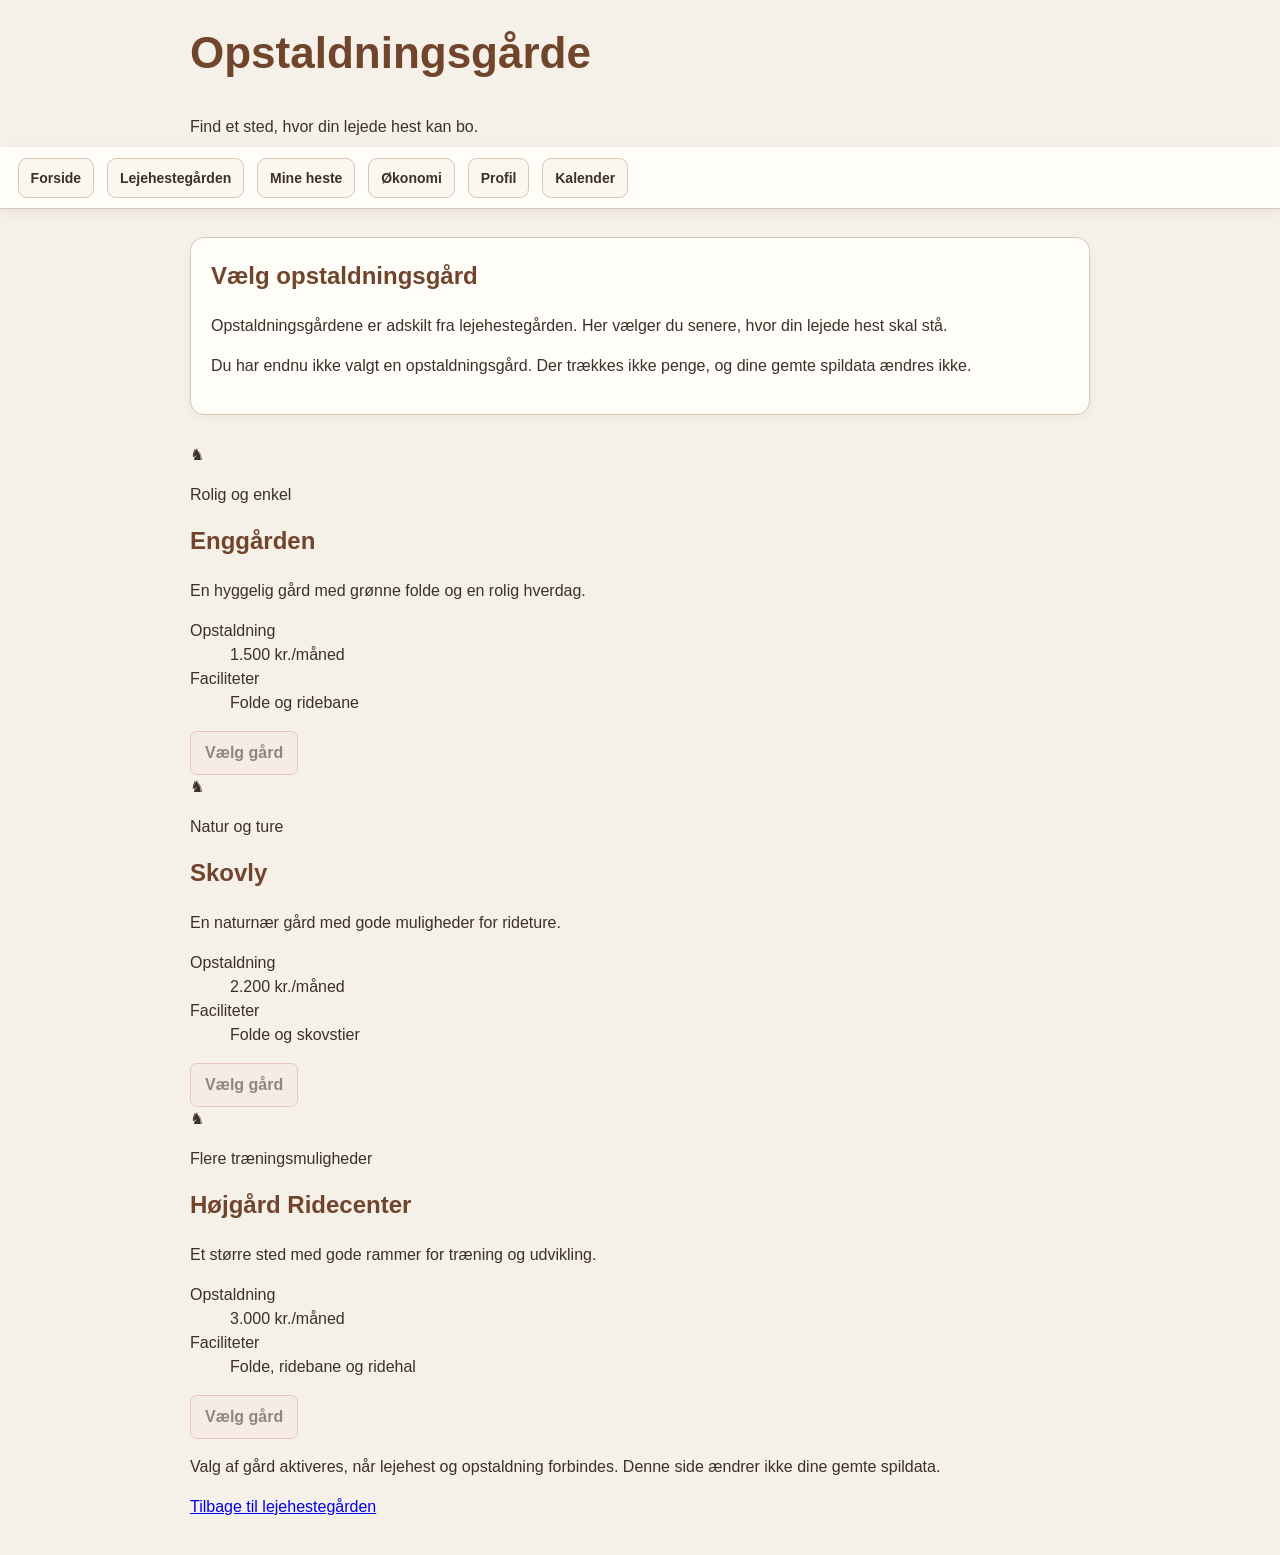
==== boarding.html @ 7e3646ab "Add files via upload" ====
<!doctype html>
<html lang="da">
<head>
  <meta charset="utf-8">
  <meta name="viewport" content="width=device-width, initial-scale=1">
  <title>Opstaldningsgårde – Hestespillet</title>
  <link rel="stylesheet" href="style.css">
</head>
<body>
  <header class="page-header">
    <h1>Opstaldningsgårde</h1>
    <p>Find et sted, hvor din lejede hest kan bo.</p>
  </header>

  <nav class="main-nav" aria-label="Hovednavigation">
    <a href="index.html">Forside</a>
    <a href="stable.html">Lejehestegården</a>
    <a href="horses.html">Mine heste</a>
    <a href="economy.html">Økonomi</a>
    <a href="player.html">Profil</a>
    <a href="calendar.html">Kalender</a>
  </nav>

  <main class="page-content">
    <section class="panel">
      <h2>Vælg opstaldningsgård</h2>
      <p>Opstaldningsgårdene er adskilt fra lejehestegården. Her vælger du senere, hvor din lejede hest skal stå.</p>
      <p class="notice" id="boardingStatus" role="status">Du har endnu ikke valgt en opstaldningsgård. Valget gemmes først, når opstaldningsfunktionen kobles til lejesystemet.</p>
    </section>

    <section class="boarding-grid" aria-label="Opstaldningsgårde">
      <article class="boarding-card">
        <div class="boarding-art art-meadow" role="img" aria-label="Illustration af en gård med grønne folde">
          <span class="art-sun"></span><span class="art-barn"></span><span class="art-horse">♞</span>
        </div>
        <div class="boarding-card-content">
          <p class="farm-type">Rolig og enkel</p>
          <h2>Enggården</h2>
          <p>En hyggelig gård med grønne folde og en rolig hverdag.</p>
          <dl class="farm-facts">
            <div><dt>Opstaldning</dt><dd>1.500 kr./måned</dd></div>
            <div><dt>Faciliteter</dt><dd>Folde og ridebane</dd></div>
          </dl>
          <button type="button" disabled aria-describedby="comingSoon">Vælg gård</button>
        </div>
      </article>

      <article class="boarding-card">
        <div class="boarding-art art-forest" role="img" aria-label="Illustration af en gård tæt på skov">
          <span class="art-sun"></span><span class="art-barn"></span><span class="art-horse">♞</span>
        </div>
        <div class="boarding-card-content">
          <p class="farm-type">Natur og ture</p>
          <h2>Skovly</h2>
          <p>En naturnær gård med gode muligheder for rideture.</p>
          <dl class="farm-facts">
            <div><dt>Opstaldning</dt><dd>2.200 kr./måned</dd></div>
            <div><dt>Faciliteter</dt><dd>Folde og skovstier</dd></div>
          </dl>
          <button type="button" disabled aria-describedby="comingSoon">Vælg gård</button>
        </div>
      </article>

      <article class="boarding-card">
        <div class="boarding-art art-arena" role="img" aria-label="Illustration af en større ridegård">
          <span class="art-sun"></span><span class="art-barn"></span><span class="art-horse">♞</span>
        </div>
        <div class="boarding-card-content">
          <p class="farm-type">Flere træningsmuligheder</p>
          <h2>Højgård Ridecenter</h2>
          <p>Et større sted med gode rammer for træning og udvikling.</p>
          <dl class="farm-facts">
            <div><dt>Opstaldning</dt><dd>3.000 kr./måned</dd></div>
            <div><dt>Faciliteter</dt><dd>Folde, ridebane og ridehal</dd></div>
          </dl>
          <button type="button" disabled aria-describedby="comingSoon">Vælg gård</button>
        </div>
      </article>
    </section>

    <p id="comingSoon" class="small-note">Valg af gård aktiveres, når lejehest og opstaldning forbindes. Denne side ændrer ikke dine gemte spildata.</p>
    <p><a href="stable.html">Tilbage til lejehestegården</a></p>
  </main>

  <script src="boarding.js"></script>
  <script src="game-time.js"></script>
</body>
</html>
---- style.css ----
/* ========================================
   HESTESPILLET – FÆLLES STYLING
   ======================================== */

/* ========================================
   1. FARVER OG GRUNDINDSTILLINGER
   ======================================== */

:root {
    --background: #f5f0e8;
    --surface: #fffdf8;
    --brown: #70452c;
    --text: #3d3028;
    --muted: #82766b;
    --border: #d8c7b5;
    --rose: #f8e8e4;
    --rose-border: #d8a69b;
}

* {
    box-sizing: border-box;
}

[hidden] {
    display: none !important;
}

/* ========================================
   2. SIDE OG TYPOGRAFI
   ======================================== */

body {
    margin: 0;
    padding: 20px;
    overflow-wrap: break-word;
    font-family: Arial, sans-serif;
    background: var(--background);
    color: var(--text);
    line-height: 1.5;
}

main,
.page-header,
.page-container {
    width: 100%;
    max-width: 900px;
    margin-right: auto;
    margin-left: auto;
}

h1,
h2,
h3,
p {
    overflow-wrap: anywhere;
}

h1,
h2,
h3 {
    color: var(--brown);
}

h1 {
    margin-top: 0;
    font-size: clamp(30px, 7vw, 44px);
}

h2 {
    margin-top: 0;
}

.intro {
    margin-top: 8px;
    color: var(--muted);
}

.eyebrow {
    margin: 0 0 6px;
    color: var(--muted);
    font-size: 11px;
    font-weight: bold;
    letter-spacing: 2px;
    text-transform: uppercase;
}

.page-header {
    margin-bottom: 28px;
}

.profile-header {
    margin-bottom: 24px;
}

/* ========================================
   3. HOVEDMENU – FÆLLES FOR ALLE SIDER
   ======================================== */

.main-nav {
    position: sticky;
    top: 0;
    z-index: 1000;

    display: flex;
    flex-direction: row;
    flex-wrap: wrap;
    align-items: center;
    justify-content: flex-start;
    gap: 7px;

    width: calc(100% + 40px);
    margin: -20px -20px 28px;
    padding: 12px 20px;

    background: var(--surface);
    border-bottom: 1px solid var(--border);
    box-shadow: 0 3px 12px rgba(61, 48, 40, 0.08);
}

/* Sidens navn, hvis det bruges i menuen */

.nav-brand {
    display: inline-block;
    flex: 0 0 auto;
    color: var(--brown);
    font-size: 18px;
    font-weight: bold;
    text-decoration: none;
}

/* Gruppe med menupunkter, hvis den bruges */

.nav-links {
    display: flex;
    flex-direction: row;
    flex-wrap: wrap;
    align-items: center;
    justify-content: flex-start;
    gap: 7px;
    min-width: 0;
    max-width: 100%;
}

/* Menupunkter – både direkte links og links i nav-links */

.main-nav > a:not(.nav-brand),
.nav-links .nav-link {
    display: inline-flex;
    flex: 0 0 auto;
    align-items: center;
    justify-content: center;

    width: auto;
    min-height: 40px;
    margin: 0;
    padding: 8px 12px;

    border: 1px solid var(--border);
    border-radius: 9px;

    background: #faf6f0;
    color: var(--text);

    font-size: 13px;
    font-weight: bold;
    line-height: 1.3;
    text-align: center;
    text-decoration: none;
    white-space: nowrap;

    transition:
        background-color 0.18s ease,
        color 0.18s ease,
        border-color 0.18s ease;
}

.main-nav > a:not(.nav-brand):hover,
.nav-links .nav-link:hover {
    background: #eee3d6;
    border-color: #b99b80;
    color: var(--brown);
}

/* Fremhævelse af den aktuelle side, når HTML'en markerer den */

.main-nav > a.active,
.main-nav > a[aria-current="page"],
.nav-links .nav-link.active,
.nav-links .nav-link[aria-current="page"] {
    background: var(--brown);
    border-color: var(--brown);
    color: var(--surface);
}

.nav-brand:focus-visible,
.main-nav a:focus-visible {
    outline: 2px solid var(--brown);
    outline-offset: 3px;
}

/* Undgå at menuen dækker overskrifter ved interne links */

#playerProfile,
#calendar,
#calendarPanel,
#economyPanel,
#horseList {
    scroll-margin-top: 145px;
}

/* ========================================
   4. ALMINDELIGE LINKS
   ======================================== */

.back-link {
    display: inline-block;
    margin-bottom: 24px;
    color: var(--brown);
    font-weight: bold;
    text-decoration: none;
}

.back-link:hover {
    text-decoration: underline;
}

/* ========================================
   5. KORT OG PANELER
   ======================================== */

.panel,
.profile-card {
    margin-bottom: 28px;
    padding: 20px;

    background: var(--surface);
    border: 1px solid var(--border);
    border-radius: 14px;
    box-shadow: 0 3px 12px rgba(61, 48, 40, 0.04);
}

/* ========================================
   6. INPUTFELTER OG FORMULARER
   ======================================== */

label {
    display: block;
    margin: 14px 0 5px;
    font-size: 14px;
    font-weight: bold;
}

input,
select,
textarea {
    display: block;
    width: 100%;
    min-height: 44px;
    padding: 10px;

    border: 1px solid var(--border);
    border-radius: 7px;

    background: #fff;
    color: var(--text);
    font: inherit;
}

textarea {
    resize: vertical;
}

input:focus,
select:focus,
textarea:focus {
    outline: 2px solid #b58b6b;
    outline-offset: 2px;
}

/* ========================================
   7. KNAPPER
   ======================================== */

button {
    min-height: 40px;
    padding: 9px 14px;

    border: 1px solid var(--rose-border);
    border-radius: 7px;

    background: var(--rose);
    color: var(--text);
    font: inherit;
    font-weight: bold;
    cursor: pointer;
}

button:hover {
    filter: brightness(0.97);
}

button:active {
    background: #efd2cb;
}

button:disabled {
    opacity: 0.55;
    cursor: not-allowed;
}

button:focus-visible,
a:focus-visible {
    outline: 2px solid var(--brown);
    outline-offset: 3px;
}

.button-row,
.profile-actions {
    display: flex;
    flex-wrap: wrap;
    gap: 10px;
    margin-top: 18px;
}

.secondary-button {
    background: #f0ebe4;
    border-color: var(--border);
}

.delete-button {
    background: var(--rose);
    border-color: var(--rose-border);
}

/* ========================================
   8. OVERSIGT OVER HESTE
   ======================================== */

.horse-list-section {
    margin-top: 34px;
}

.section-heading {
    display: flex;
    align-items: center;
    justify-content: space-between;
    flex-wrap: wrap;
    gap: 12px;
    margin-bottom: 16px;
}

.section-heading h2 {
    margin-bottom: 0;
}

.count-label,
.id-badge {
    display: inline-block;
    padding: 5px 10px;

    border: 1px solid var(--border);
    border-radius: 20px;

    background: #f0ebe4;
    color: var(--muted);
    font-size: 12px;
}

.horse-grid {
    display: grid;
    grid-template-columns: repeat(
        auto-fit,
        minmax(min(100%, 250px), 1fr)
    );
    gap: 16px;
}

.horse-card {
    min-width: 0;
    padding: 17px;

    border: 1px solid var(--border);
    border-left: 5px solid #8b6245;
    border-radius: 12px;

    background: var(--surface);
    box-shadow: 0 3px 12px rgba(61, 48, 40, 0.04);
}

.horse-card h3 {
    margin: 0 0 5px;
    font-size: 21px;
}

.horse-card .horse-id {
    color: var(--muted);
    font-size: 12px;
}

.horse-card .horse-info {
    margin: 12px 0;
}

.horse-card button {
    margin: 5px 5px 0 0;
}

.open-profile-button {
    background: var(--brown);
    border-color: var(--brown);
    color: white;
}

.empty-message {
    padding: 24px;

    border: 1px dashed var(--border);
    border-radius: 12px;

    color: var(--muted);
    text-align: center;
}

/* ========================================
   9. DEN ENKELTE HESTS PROFIL
   ======================================== */

.profile-card {
    border-top: 5px solid #8b6245;
    padding: 24px;
}

.profile-top {
    display: flex;
    justify-content: space-between;
    align-items: center;
    flex-wrap: wrap;
    gap: 10px;
}

.profile-name {
    margin: 18px 0 4px;
    font-size: clamp(28px, 6vw, 38px);
}

.profile-subtitle {
    margin-top: 0;
    color: var(--muted);
}

.detail-grid {
    display: grid;
    grid-template-columns: repeat(
        auto-fit,
        minmax(130px, 1fr)
    );
    gap: 12px;
    margin-top: 24px;
}

.detail-item {
    display: flex;
    flex-direction: column;
    gap: 5px;
    min-width: 0;
    padding: 14px;

    border: 1px solid var(--border);
    border-radius: 9px;

    background: #faf6f0;
}

.detail-label {
    color: var(--muted);
    font-size: 12px;
}

.detail-value {
    font-weight: bold;
    overflow-wrap: anywhere;
}

.message {
    padding: 18px;

    border: 1px solid var(--border);
    border-radius: 10px;

    background: var(--surface);
}

/* Ekstra profilsektioner */

.profile-sections {
    display: grid;
    gap: 16px;
    margin-top: 20px;
}

.profile-grid {
    display: grid;
    grid-template-columns: repeat(
        auto-fit,
        minmax(min(100%, 135px), 1fr)
    );
    gap: 14px;
}

.profile-field {
    min-width: 0;
    padding: 10px;
    overflow-wrap: anywhere;

    background: rgba(128, 128, 128, 0.08);
    border-radius: 8px;
}

.profile-field small {
    display: block;
    margin-bottom: 5px;
    color: var(--muted);
}

.profile-field strong {
    overflow-wrap: anywhere;
}

.profile-note {
    color: var(--muted);
    font-size: 0.9rem;
}

.profile-status {
    margin-top: 12px;
}

details.profile-card > summary {
    cursor: pointer;
    font-size: 1.1rem;
    font-weight: bold;
}

.profile-editor {
    margin-top: 14px;
    padding: 14px;
    border: 1px solid var(--border);
    border-radius: 10px;
    background: #faf6f0;
}

.profile-editor label {
    display: block;
    margin: 12px 0 5px;
}

.profile-editor input,
.profile-editor textarea,
.profile-editor select {
    width: 100%;
    padding: 10px;
}

/* ========================================
   10. ØKONOMI OG POSTER
   ======================================== */

.ledger-filters {
    display: grid;
    gap: 8px;
    margin: 18px 0;
}

.ledger-entries {
    display: grid;
    gap: 12px;
}

.ledger-entry {
    padding: 14px;
    border: 1px solid #dedbd3;
    border-radius: 12px;
    background: #fff;
}

.ledger-entry p,
.ledger-entry h3 {
    margin: 5px 0;
}

.ledger-date,
.ledger-category,
.ledger-balance {
    color: #666;
    font-size: 0.9rem;
}

.ledger-amount {
    font-weight: 700;
}

.ledger-entry h3 {
    font-size: 1.05rem;
}

/* Saldo på økonomisiden */

.economy-page-balance {
    margin: 8px 0 24px;
    color: var(--brown);
    font-size: clamp(30px, 7vw, 42px);
    font-weight: bold;
    overflow-wrap: anywhere;
}

.economy-details {
    margin-top: 20px;
}

.economy-details p {
    display: flex;
    justify-content: space-between;
    flex-wrap: wrap;
    gap: 8px;
    padding: 12px 0;
    margin: 0;
    border-bottom: 1px solid var(--border);
}

.economy-details strong {
    text-align: right;
}

.economy-details .economy-total {
    border-bottom: 0;
    font-weight: bold;
}

/* ========================================
   11. VELKOMSTFELT OG HESTEILLUSTRATION
   ======================================== */

.welcome-layout {
    display: flex;
    align-items: center;
    justify-content: space-between;
    gap: 24px;
}

.welcome-content {
    flex: 1;
    min-width: 0;
}

.welcome-horse-image {
    display: block;
    width: 34%;
    max-width: 240px;
    height: auto;
    object-fit: contain;
    border-radius: 16px;
}

/* ========================================
   12. INDSTILLINGER
   ======================================== */

.settings-section {
    margin: 40px 0 20px;
    padding-top: 20px;
    border-top: 1px solid var(--border);
}

.settings-section p {
    color: var(--muted);
}

/* ========================================
   13. TABLETS OG STØRRE SKÆRME
   ======================================== */

@media (min-width: 700px) {
    .main-nav {
        justify-content: flex-start;
        gap: 10px;
    }

    .main-nav > a:not(.nav-brand),
    .nav-links .nav-link {
        padding: 8px 12px;
        font-size: 14px;
    }

    .nav-links {
        justify-content: flex-end;
        margin-left: auto;
    }
}

/* ========================================
   14. TELEFONER
   ======================================== */

@media (max-width: 699px) {
    body {
        padding: 15px;
        overflow-x: hidden;
    }

    .main-nav {
        width: calc(100% + 30px);
        margin: -15px -15px 24px;
        padding: 10px 15px;

        flex-direction: row;
        flex-wrap: wrap;
        align-items: center;
        justify-content: flex-start;
        gap: 6px;
    }

    .nav-brand {
        max-width: 100%;
        white-space: normal;
    }

    .nav-links {
        width: 100%;
        max-width: 100%;
        justify-content: flex-start;
        gap: 5px;
    }

    .main-nav > a:not(.nav-brand),
    .nav-links .nav-link {
        flex: 0 0 auto;
        width: auto;
        min-height: 38px;
        padding: 7px 9px;
        font-size: 12px;
        white-space: nowrap;
    }

    .panel,
    .profile-card {
        padding: 16px;
    }

    .button-row button,
    .profile-actions button {
        flex: 1 1 auto;
    }

    .welcome-layout {
        flex-direction: column;
        align-items: flex-start;
        gap: 16px;
    }

    .welcome-horse-image {
        width: 100%;
        max-width: 220px;
        align-self: center;
    }

    .economy-details p {
        align-items: flex-start;
    }
}

/* Ekstra små skærme */

@media (max-width: 380px) {
    .main-nav {
        gap: 5px;
        padding-right: 12px;
        padding-left: 12px;
    }

    .main-nav > a:not(.nav-brand),
    .nav-links .nav-link {
        padding: 7px;
        font-size: 11px;
    }

    .profile-grid {
        grid-template-columns: minmax(0, 1fr);
    }
}

/* ========================================
   RESPONSIV HESTEOVERSIGT
   ======================================== */

#horseGrid {
    display: grid;
    grid-template-columns: repeat(
        auto-fit,
        minmax(min(100%, 230px), 1fr)
    );
    gap: 20px;
    width: 100%;
    align-items: start;
}

#horseGrid .horse-card {
    min-width: 0;
    padding: 0;
    overflow: hidden;
    border: 1px solid var(--border);
    border-radius: 12px;
    background: var(--surface);
}

#horseGrid .horse-card-image {
    display: block;
    width: 100%;
    max-width: 100%;
    height: clamp(130px, 22vw, 200px);
    object-fit: contain;
    object-position: center;
    background: #faf6f0;
}

#horseGrid .horse-card-content {
    min-width: 0;
    padding: 16px;
    overflow-wrap: anywhere;
}

#horseGrid .horse-card-content h2 {
    margin-top: 0;
    font-size: 21px;
}

#horseGrid .horse-card-content .button {
    display: inline-block;
    max-width: 100%;
    margin-top: 10px;
    padding: 9px 14px;
    border-radius: 7px;
    background: var(--brown);
    color: white;
    text-align: center;
    text-decoration: none;
}

@media (max-width: 480px) {
    #horseGrid {
        grid-template-columns: minmax(0, 1fr);
        gap: 16px;
    }

    #horseGrid .horse-card-image {
        height: 160px;
    }

    #horseGrid .horse-card-content {
        padding: 14px;
    }
}

/* Hesteoversigt – tilpas hele siden til mobil */
#horseGrid {
    display: grid;
    grid-template-columns: minmax(0, 1fr);
    width: 100%;
    max-width: 100%;
    gap: 16px;
}
#horseGrid .horse-overview-card {
    display: block;
    width: 100%;
    max-width: 100%;
    min-width: 0;
    padding: 0;
    overflow: hidden;
    border: 1px solid var(--border);
    border-radius: 12px;
    background: var(--surface);
}
#horseGrid .horse-overview-image {
    display: block;
    width: 100%;
    max-width: 100%;
    height: 180px;
    object-fit: contain;
    object-position: center;
    background: #faf6f0;
}
#horseGrid .horse-card-content {
    width: 100%;
    max-width: 100%;
    min-width: 0;
    padding: 14px;
    overflow-wrap: anywhere;
}
#horseGrid .horse-card-content h2 {
    margin: 0 0 10px;
    font-size: 21px;
}
#horseGrid .horse-card-content .button {
    display: inline-block;
    max-width: 100%;
    white-space: normal;
    overflow-wrap: anywhere;
}
@media (min-width: 600px) {
    #horseGrid {
        grid-template-columns: repeat(2, minmax(0, 1fr));
    }
    #horseGrid .horse-overview-image {
        height: 200px;
    }
}
@media (min-width: 900px) {
    #horseGrid {
        grid-template-columns: repeat(3, minmax(0, 1fr));
    }
}


/* ========================================
   GÅRDENS HESTE – BILLEDER OG KORT
   ======================================== */

#stableHorseCards {
    display: grid;
    grid-template-columns: minmax(0, 1fr);
    gap: 20px;
    width: 100%;
    align-items: stretch;
}

#stableHorseCards .horse-overview-card {
    min-width: 0;
    padding: 0;
    overflow: hidden;
    border: 1px solid var(--border);
    border-radius: 16px;
    background: var(--surface);
    box-shadow: 0 5px 18px rgba(61, 48, 40, 0.08);
}

#stableHorseCards .stable-horse-image {
    display: block;
    width: 100%;
    height: 260px;
    object-fit: contain;
    object-position: center;
    background: #eee5d9;
}

#stableHorseCards .horse-card-content {
    min-width: 0;
    padding: 18px;
    overflow-wrap: anywhere;
}

#stableHorseCards .horse-card-content h3 {
    margin: 0 0 8px;
    font-size: 24px;
}

#stableHorseCards .horse-card-content p {
    margin: 7px 0;
}

#stableHorseCards .horse-card-content .horse-id {
    color: var(--muted);
    font-size: 12px;
}

#stableHorseCards .horse-card-content .horse-info {
    color: var(--brown);
    font-weight: bold;
}

@media (min-width: 600px) {
    #stableHorseCards {
        grid-template-columns: repeat(2, minmax(0, 1fr));
    }

    #stableHorseCards .stable-horse-image {
        height: 240px;
    }
}

@media (min-width: 900px) {
    #stableHorseCards {
        grid-template-columns: repeat(3, minmax(0, 1fr));
    }
}

/* === Kompakt, vandret hovedmenu og diskret tidsvisning === */
.main-nav {
    position: sticky;
    top: 0;
    z-index: 1000;
    display: flex;
    flex-wrap: nowrap;
    align-items: center;
    gap: 1rem;
    padding: 0.65rem 1.1rem;
    background: var(--surface, #fffaf4);
    border-bottom: 1px solid var(--border, #ded4c7);
    box-shadow: 0 3px 12px rgba(55, 40, 28, 0.06);
}
.main-nav .nav-brand {
    flex: 0 0 auto;
    white-space: nowrap;
    margin-right: 0.25rem;
    font-size: 1.1rem;
}
.main-nav .nav-links {
    display: flex;
    align-items: center;
    flex: 1 1 auto;
    flex-wrap: nowrap;
    gap: 0.15rem;
    min-width: 0;
}
.main-nav .nav-link,
.main-nav .nav-dropdown > summary {
    display: block;
    padding: 0.55rem 0.65rem;
    border: 0;
    border-radius: 0.65rem;
    color: var(--text, #40352d);
    background: transparent;
    font: inherit;
    font-size: 0.88rem;
    font-weight: 600;
    line-height: 1.25;
    white-space: nowrap;
    cursor: pointer;
    list-style: none;
}
.main-nav .nav-dropdown { position: relative; flex: 0 0 auto; }
.main-nav .nav-dropdown > summary::-webkit-details-marker { display: none; }
.main-nav .nav-dropdown > summary::after { content: " ▾"; font-size: 0.72em; }
.main-nav .nav-link:hover,
.main-nav .nav-dropdown > summary:hover,
.main-nav .nav-link.active { background: #f2e7df; }
.dropdown-panel {
    position: absolute;
    top: calc(100% + 0.35rem);
    left: 0;
    z-index: 1100;
    display: flex;
    flex-direction: column;
    min-width: 190px;
    padding: 0.4rem;
    border: 1px solid #ded4c7;
    border-radius: 0.8rem;
    background: #fffdf9;
    box-shadow: 0 10px 24px rgba(55, 40, 28, 0.14);
}
.dropdown-panel a,
.dropdown-coming {
    display: block;
    padding: 0.65rem 0.7rem;
    border-radius: 0.5rem;
    color: #493a30;
    font-size: 0.88rem;
    text-decoration: none;
}
.dropdown-panel a:hover { background: #f2e7df; }
.dropdown-coming { color: #85796f; }
.main-nav .game-time-bar {
    display: flex;
    flex: 0 0 auto;
    align-items: center;
    justify-content: flex-end;
    gap: 0.55rem;
    margin: 0 0 0 auto;
    padding: 0;
    border: 0;
    border-radius: 0;
    background: transparent;
    box-shadow: none;
    min-width: 0;
}
.game-time-current {
    display: flex;
    align-items: baseline;
    flex-wrap: nowrap;
    gap: 0.35rem;
    white-space: nowrap;
    font-size: 0.78rem;
    line-height: 1.2;
}
.game-time-current strong { font-size: 0.84rem; }
.main-nav .game-time-bar #nextMonthButton {
    width: auto;
    min-height: 0;
    padding: 0.48rem 0.65rem;
    border-radius: 0.55rem;
    font-size: 0.76rem;
    line-height: 1.2;
    white-space: nowrap;
}
.main-nav .game-time-bar #gameTimeStatus {
    display: none;
}
@media (max-width: 1050px) {
    .main-nav { flex-wrap: wrap; gap: 0.45rem 0.8rem; }
    .main-nav .nav-links { order: 3; flex-basis: 100%; overflow-x: auto; }
    .main-nav .game-time-bar { margin-left: auto; }
}
@media (max-width: 600px) {
    .main-nav { padding: 0.55rem 0.7rem; gap: 0.4rem; }
    .main-nav .nav-brand { font-size: 0.98rem; }
    .main-nav .game-time-bar { gap: 0.35rem; }
    .game-time-current { gap: 0.25rem; font-size: 0.69rem; }
    .game-time-current strong { font-size: 0.74rem; }
    .main-nav .game-time-bar #nextMonthButton { padding: 0.4rem 0.5rem; font-size: 0.69rem; }
    .main-nav .nav-links { gap: 0; }
    .main-nav .nav-link,
    .main-nav .nav-dropdown > summary { padding: 0.48rem 0.52rem; font-size: 0.78rem; }
    .dropdown-panel { position: fixed; top: auto; left: 0.7rem; right: 0.7rem; min-width: 0; }
}

/* Samlet, diskret topmenu og spilletid – afsluttende mobiltilpasning */
.main-nav {
  display: flex;
  flex-wrap: wrap;
  align-items: center;
  gap: .45rem .8rem;
}
.main-nav > .nav-brand { margin-right: auto; flex: 0 0 auto; }
.main-nav > .game-time-bar {
  display: flex;
  flex: 0 0 auto;
  flex-direction: column;
  align-items: flex-end;
  gap: .12rem;
  margin: 0 0 0 auto;
  padding: 0;
  border: 0;
  background: transparent;
  box-shadow: none;
}
.main-nav .game-time-current { gap: .3rem; font-size: .76rem; line-height: 1.2; }
.main-nav #gameSeason, .main-nav #gameTimeStatus { display: none; }
.main-nav #nextMonthButton {
  margin: 0; padding: .08rem 0; border: 0; border-radius: 0;
  background: transparent; box-shadow: none; font-size: .68rem;
  font-weight: 500; line-height: 1.2;
}
.main-nav #nextMonthButton:hover { background: transparent; text-decoration: underline; }
.main-nav > .nav-links {
  order: 3; flex: 1 0 100%; width: 100%; min-width: 0;
  display: flex; flex-wrap: nowrap; align-items: center; gap: .2rem;
  overflow-x: auto; overflow-y: visible; -webkit-overflow-scrolling: touch;
}
.main-nav .nav-dropdown { flex: 0 0 auto; position: relative; }
.main-nav .nav-dropdown > summary { white-space: nowrap; cursor: pointer; }
.main-nav .nav-dropdown .dropdown-panel { z-index: 1000; }
@media (max-width: 480px) {
  .main-nav { gap: .35rem .45rem; padding: .55rem .65rem; }
  .main-nav > .nav-brand { font-size: .88rem; }
  .main-nav .game-time-current { font-size: .68rem; gap: .2rem; }
  .main-nav #nextMonthButton { font-size: .63rem; }
  .main-nav > .nav-links { gap: .08rem; }
  .main-nav .nav-dropdown > summary, .main-nav .nav-link { padding: .38rem .4rem; font-size: .74rem; }
}

/* Rettelse: dropdown-menuer skal ligge over sidens indhold på mobil */
.main-nav {
  position: relative;
  z-index: 5000;
  isolation: isolate;
  overflow: visible;
}
.main-nav > .nav-links {
  position: relative;
  z-index: 5001;
  overflow: visible;
}
.main-nav .nav-dropdown[open] {
  z-index: 5003;
}
.main-nav .nav-dropdown .dropdown-panel {
  position: absolute;
  top: calc(100% + 0.35rem);
  left: 0;
  right: auto;
  z-index: 5004;
  min-width: 12rem;
  max-width: min(18rem, calc(100vw - 1.4rem));
  max-height: min(65vh, 28rem);
  overflow-y: auto;
  box-shadow: 0 10px 28px rgba(60, 40, 25, 0.2);
}
@media (max-width: 1050px) {
  .main-nav > .nav-links {
    overflow-x: visible;
    overflow-y: visible;
    flex-wrap: wrap;
    row-gap: 0.2rem;
  }
}
@media (max-width: 600px) {
  .main-nav .nav-dropdown .dropdown-panel {
    position: fixed;
    top: auto;
    left: 0.7rem;
    right: 0.7rem;
    width: auto;
    max-width: none;
    min-width: 0;
    z-index: 6000;
  }
}

/* Endelig dropdown-rettelse: undgå at menuen klippes af eller placeres bag indhold */
.main-nav {
    position: sticky;
    top: 0;
    z-index: 99999;
    overflow: visible !important;
    isolation: auto;
}
.main-nav > .nav-links {
    position: static;
    overflow: visible !important;
    flex-wrap: wrap;
}
.main-nav .nav-dropdown { position: relative; z-index: auto; }
.main-nav .nav-dropdown[open] { position: relative; z-index: 100000; }
.main-nav .nav-dropdown .dropdown-panel {
    position: absolute;
    top: calc(100% + 0.35rem);
    left: 0;
    right: auto;
    z-index: 100001;
    min-width: 12rem;
    max-width: min(18rem, calc(100vw - 1.4rem));
    max-height: min(65vh, 28rem);
    overflow-y: auto;
}
@media (max-width: 600px) {
    .main-nav > .nav-links { overflow: visible !important; flex-wrap: wrap !important; }
    .main-nav .nav-dropdown .dropdown-panel {
        position: absolute !important;
        top: calc(100% + 0.35rem) !important;
        left: 0 !important;
        right: auto !important;
        width: max-content;
        min-width: 12rem;
        max-width: min(18rem, calc(100vw - 1.4rem));
        z-index: 100001 !important;
    }
}
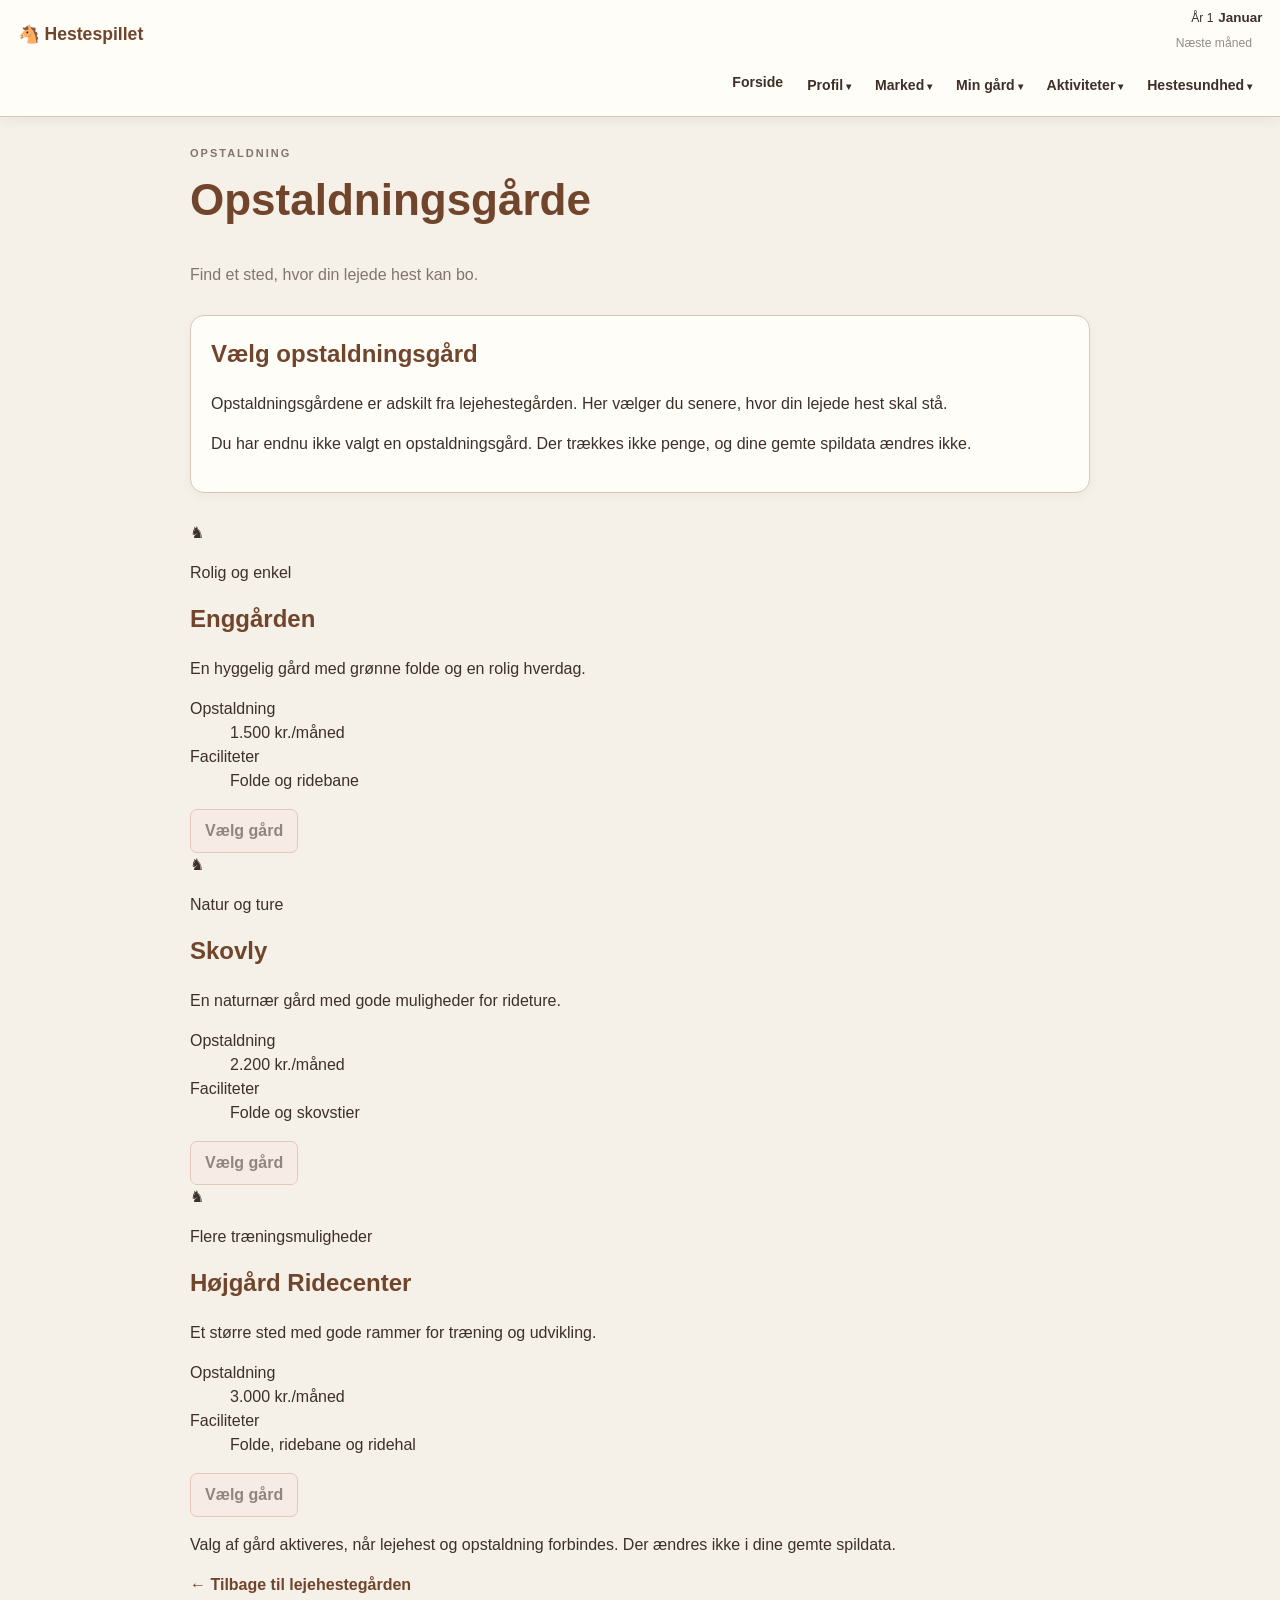
==== commit 765ec3fa: "Add files via upload" ====
--- a/boarding.html
+++ b/boarding.html
@@ -1,88 +1,166 @@
-<!doctype html>
+
+<!DOCTYPE html>
 <html lang="da">
 <head>
-  <meta charset="utf-8">
-  <meta name="viewport" content="width=device-width, initial-scale=1">
-  <title>Opstaldningsgårde – Hestespillet</title>
-  <link rel="stylesheet" href="style.css">
+    <meta charset="UTF-8">
+    <meta name="viewport" content="width=device-width, initial-scale=1.0">
+    <title>Opstaldningsgårde – Hestespillet</title>
+    <link rel="stylesheet" href="style.css">
 </head>
 <body>
-  <header class="page-header">
-    <h1>Opstaldningsgårde</h1>
-    <p>Find et sted, hvor din lejede hest kan bo.</p>
-  </header>
+    <nav class="main-nav" aria-label="Hovedmenu">
+        <a class="nav-brand" href="index.html">🐴 Hestespillet</a>
 
-  <nav class="main-nav" aria-label="Hovednavigation">
-    <a href="index.html">Forside</a>
-    <a href="stable.html">Lejehestegården</a>
-    <a href="horses.html">Mine heste</a>
-    <a href="economy.html">Økonomi</a>
-    <a href="player.html">Profil</a>
-    <a href="calendar.html">Kalender</a>
-  </nav>
+        <div class="nav-links" aria-label="Spillets sektioner">
+            <a class="nav-link" href="index.html">Forside</a>
 
-  <main class="page-content">
-    <section class="panel">
-      <h2>Vælg opstaldningsgård</h2>
-      <p>Opstaldningsgårdene er adskilt fra lejehestegården. Her vælger du senere, hvor din lejede hest skal stå.</p>
-      <p class="notice" id="boardingStatus" role="status">Du har endnu ikke valgt en opstaldningsgård. Valget gemmes først, når opstaldningsfunktionen kobles til lejesystemet.</p>
-    </section>
+            <details class="nav-dropdown">
+                <summary>Profil</summary>
+                <div class="dropdown-panel">
+                    <a href="player.html">Spillerprofil</a>
+                    <a href="economy.html">Økonomi</a>
+                </div>
+            </details>
 
-    <section class="boarding-grid" aria-label="Opstaldningsgårde">
-      <article class="boarding-card">
-        <div class="boarding-art art-meadow" role="img" aria-label="Illustration af en gård med grønne folde">
-          <span class="art-sun"></span><span class="art-barn"></span><span class="art-horse">♞</span>
+            <details class="nav-dropdown">
+                <summary>Marked</summary>
+                <div class="dropdown-panel">
+                    <a href="stable.html">Lejehestegården</a>
+                    <span class="dropdown-coming">Hestemarked (kommer senere)</span>
+                    <span class="dropdown-coming">Udstyr (kommer senere)</span>
+                </div>
+            </details>
+
+            <details class="nav-dropdown">
+                <summary>Min gård</summary>
+                <div class="dropdown-panel">
+                    <a href="boarding.html" aria-current="page">Opstaldningsgårde</a>
+                    <a href="horses.html">Hesteoversigt</a>
+                    <span class="dropdown-coming">Faciliteter (kommer senere)</span>
+                </div>
+            </details>
+
+            <details class="nav-dropdown">
+                <summary>Aktiviteter</summary>
+                <div class="dropdown-panel">
+                    <a href="calendar.html">Kalender</a>
+                    <span class="dropdown-coming">Konkurrencer (kommer senere)</span>
+                    <span class="dropdown-coming">Kåringer (kommer senere)</span>
+                </div>
+            </details>
+
+            <details class="nav-dropdown">
+                <summary>Hestesundhed</summary>
+                <div class="dropdown-panel">
+                    <span class="dropdown-coming">Dyrlæge (kommer senere)</span>
+                    <span class="dropdown-coming">Smed (kommer senere)</span>
+                    <span class="dropdown-coming">Sundhed og behandling (kommer senere)</span>
+                </div>
+            </details>
         </div>
-        <div class="boarding-card-content">
-          <p class="farm-type">Rolig og enkel</p>
-          <h2>Enggården</h2>
-          <p>En hyggelig gård med grønne folde og en rolig hverdag.</p>
-          <dl class="farm-facts">
-            <div><dt>Opstaldning</dt><dd>1.500 kr./måned</dd></div>
-            <div><dt>Faciliteter</dt><dd>Folde og ridebane</dd></div>
-          </dl>
-          <button type="button" disabled aria-describedby="comingSoon">Vælg gård</button>
-        </div>
-      </article>
 
-      <article class="boarding-card">
-        <div class="boarding-art art-forest" role="img" aria-label="Illustration af en gård tæt på skov">
-          <span class="art-sun"></span><span class="art-barn"></span><span class="art-horse">♞</span>
-        </div>
-        <div class="boarding-card-content">
-          <p class="farm-type">Natur og ture</p>
-          <h2>Skovly</h2>
-          <p>En naturnær gård med gode muligheder for rideture.</p>
-          <dl class="farm-facts">
-            <div><dt>Opstaldning</dt><dd>2.200 kr./måned</dd></div>
-            <div><dt>Faciliteter</dt><dd>Folde og skovstier</dd></div>
-          </dl>
-          <button type="button" disabled aria-describedby="comingSoon">Vælg gård</button>
-        </div>
-      </article>
+        <section class="game-time-bar" aria-label="Spillets tid">
+            <div class="game-time-current">
+                <span id="gameYear">År 1</span>
+                <strong id="gameMonth">Januar</strong>
+                <span id="gameSeason">Vinter</span>
+            </div>
+            <button id="nextMonthButton" type="button" disabled>
+                Næste måned
+            </button>
+            <p id="gameTimeStatus" role="status" aria-live="polite">
+                Spillets tid indlæses …
+            </p>
+        </section>
+    </nav>
 
-      <article class="boarding-card">
-        <div class="boarding-art art-arena" role="img" aria-label="Illustration af en større ridegård">
-          <span class="art-sun"></span><span class="art-barn"></span><span class="art-horse">♞</span>
-        </div>
-        <div class="boarding-card-content">
-          <p class="farm-type">Flere træningsmuligheder</p>
-          <h2>Højgård Ridecenter</h2>
-          <p>Et større sted med gode rammer for træning og udvikling.</p>
-          <dl class="farm-facts">
-            <div><dt>Opstaldning</dt><dd>3.000 kr./måned</dd></div>
-            <div><dt>Faciliteter</dt><dd>Folde, ridebane og ridehal</dd></div>
-          </dl>
-          <button type="button" disabled aria-describedby="comingSoon">Vælg gård</button>
-        </div>
-      </article>
-    </section>
+    <header class="page-header">
+        <p class="eyebrow">OPSTALDNING</p>
+        <h1>Opstaldningsgårde</h1>
+        <p class="intro">Find et sted, hvor din lejede hest kan bo.</p>
+    </header>
 
-    <p id="comingSoon" class="small-note">Valg af gård aktiveres, når lejehest og opstaldning forbindes. Denne side ændrer ikke dine gemte spildata.</p>
-    <p><a href="stable.html">Tilbage til lejehestegården</a></p>
-  </main>
+    <main>
+        <section class="panel" aria-labelledby="boardingHeading">
+            <h2 id="boardingHeading">Vælg opstaldningsgård</h2>
+            <p>
+                Opstaldningsgårdene er adskilt fra lejehestegården.
+                Her vælger du senere, hvor din lejede hest skal stå.
+            </p>
+            <p class="notice" id="boardingStatus" role="status" aria-live="polite">
+                Du har endnu ikke valgt en opstaldningsgård.
+                Der trækkes ikke penge, og dine gemte spildata ændres ikke.
+            </p>
+        </section>
 
-  <script src="boarding.js"></script>
-  <script src="game-time.js"></script>
+        <section class="boarding-grid" aria-label="Opstaldningsgårde">
+            <article class="boarding-card">
+                <div class="boarding-art art-meadow" role="img"
+                     aria-label="Illustration af en gård med grønne folde">
+                    <span class="art-sun"></span>
+                    <span class="art-barn"></span>
+                    <span class="art-horse">♞</span>
+                </div>
+                <div class="boarding-card-content">
+                    <p class="farm-type">Rolig og enkel</p>
+                    <h2>Enggården</h2>
+                    <p>En hyggelig gård med grønne folde og en rolig hverdag.</p>
+                    <dl class="farm-facts">
+                        <div><dt>Opstaldning</dt><dd>1.500 kr./måned</dd></div>
+                        <div><dt>Faciliteter</dt><dd>Folde og ridebane</dd></div>
+                    </dl>
+                    <button type="button" disabled>Vælg gård</button>
+                </div>
+            </article>
+
+            <article class="boarding-card">
+                <div class="boarding-art art-forest" role="img"
+                     aria-label="Illustration af en gård tæt på skov">
+                    <span class="art-sun"></span>
+                    <span class="art-barn"></span>
+                    <span class="art-horse">♞</span>
+                </div>
+                <div class="boarding-card-content">
+                    <p class="farm-type">Natur og ture</p>
+                    <h2>Skovly</h2>
+                    <p>En naturnær gård med gode muligheder for rideture.</p>
+                    <dl class="farm-facts">
+                        <div><dt>Opstaldning</dt><dd>2.200 kr./måned</dd></div>
+                        <div><dt>Faciliteter</dt><dd>Folde og skovstier</dd></div>
+                    </dl>
+                    <button type="button" disabled>Vælg gård</button>
+                </div>
+            </article>
+
+            <article class="boarding-card">
+                <div class="boarding-art art-arena" role="img"
+                     aria-label="Illustration af en større ridegård">
+                    <span class="art-sun"></span>
+                    <span class="art-barn"></span>
+                    <span class="art-horse">♞</span>
+                </div>
+                <div class="boarding-card-content">
+                    <p class="farm-type">Flere træningsmuligheder</p>
+                    <h2>Højgård Ridecenter</h2>
+                    <p>Et større sted med gode rammer for træning og udvikling.</p>
+                    <dl class="farm-facts">
+                        <div><dt>Opstaldning</dt><dd>3.000 kr./måned</dd></div>
+                        <div><dt>Faciliteter</dt><dd>Folde, ridebane og ridehal</dd></div>
+                    </dl>
+                    <button type="button" disabled>Vælg gård</button>
+                </div>
+            </article>
+        </section>
+
+        <p class="small-note">
+            Valg af gård aktiveres, når lejehest og opstaldning forbindes.
+            Der ændres ikke i dine gemte spildata.
+        </p>
+
+        <p><a class="back-link" href="stable.html">← Tilbage til lejehestegården</a></p>
+    </main>
+
+    <script src="boarding.js"></script>
+    <script src="game-time.js"></script>
 </body>
 </html>
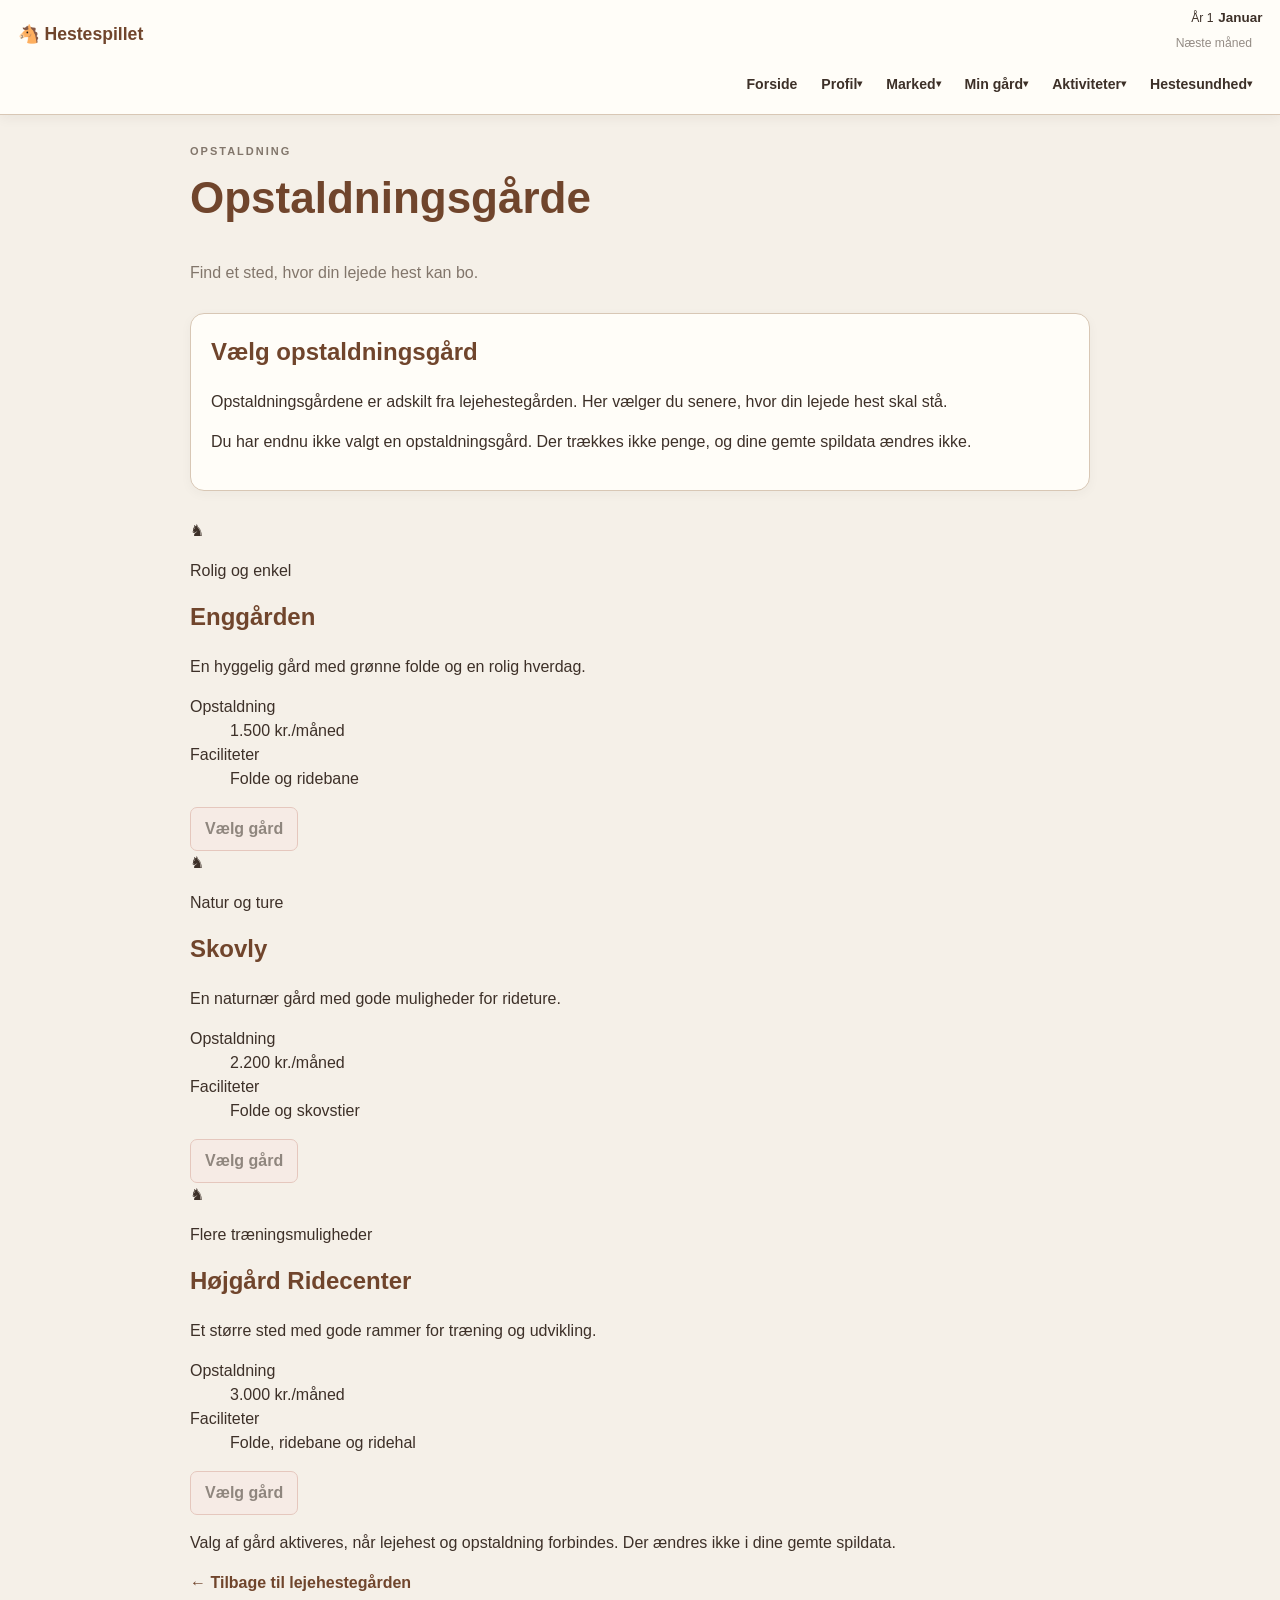
==== commit 49c4e545: "Add files via upload" ====
--- a/boarding.html
+++ b/boarding.html
@@ -162,5 +162,6 @@
 
     <script src="boarding.js"></script>
     <script src="game-time.js"></script>
+	<script src="navigation.js"></script>
 </body>
 </html>
--- a/style.css
+++ b/style.css
@@ -1254,3 +1254,38 @@
         z-index: 100001 !important;
     }
 }
+
+/* Samlet justering af hovedmenuen */
+.main-nav > .nav-links {
+    align-items: center;
+}
+
+.main-nav .nav-link,
+.main-nav .nav-dropdown > summary {
+    display: inline-flex;
+    align-items: center;
+    justify-content: center;
+    box-sizing: border-box;
+    min-height: 38px;
+    margin: 0;
+    line-height: 1.25;
+    vertical-align: middle;
+}
+
+.main-nav .nav-link {
+    text-decoration: none;
+}
+
+.main-nav .nav-dropdown {
+    align-self: center;
+    margin: 0;
+}
+
+.main-nav .nav-dropdown > summary {
+    list-style: none;
+}
+
+.main-nav .nav-dropdown > summary::-webkit-details-marker {
+    display: none;
+}
+
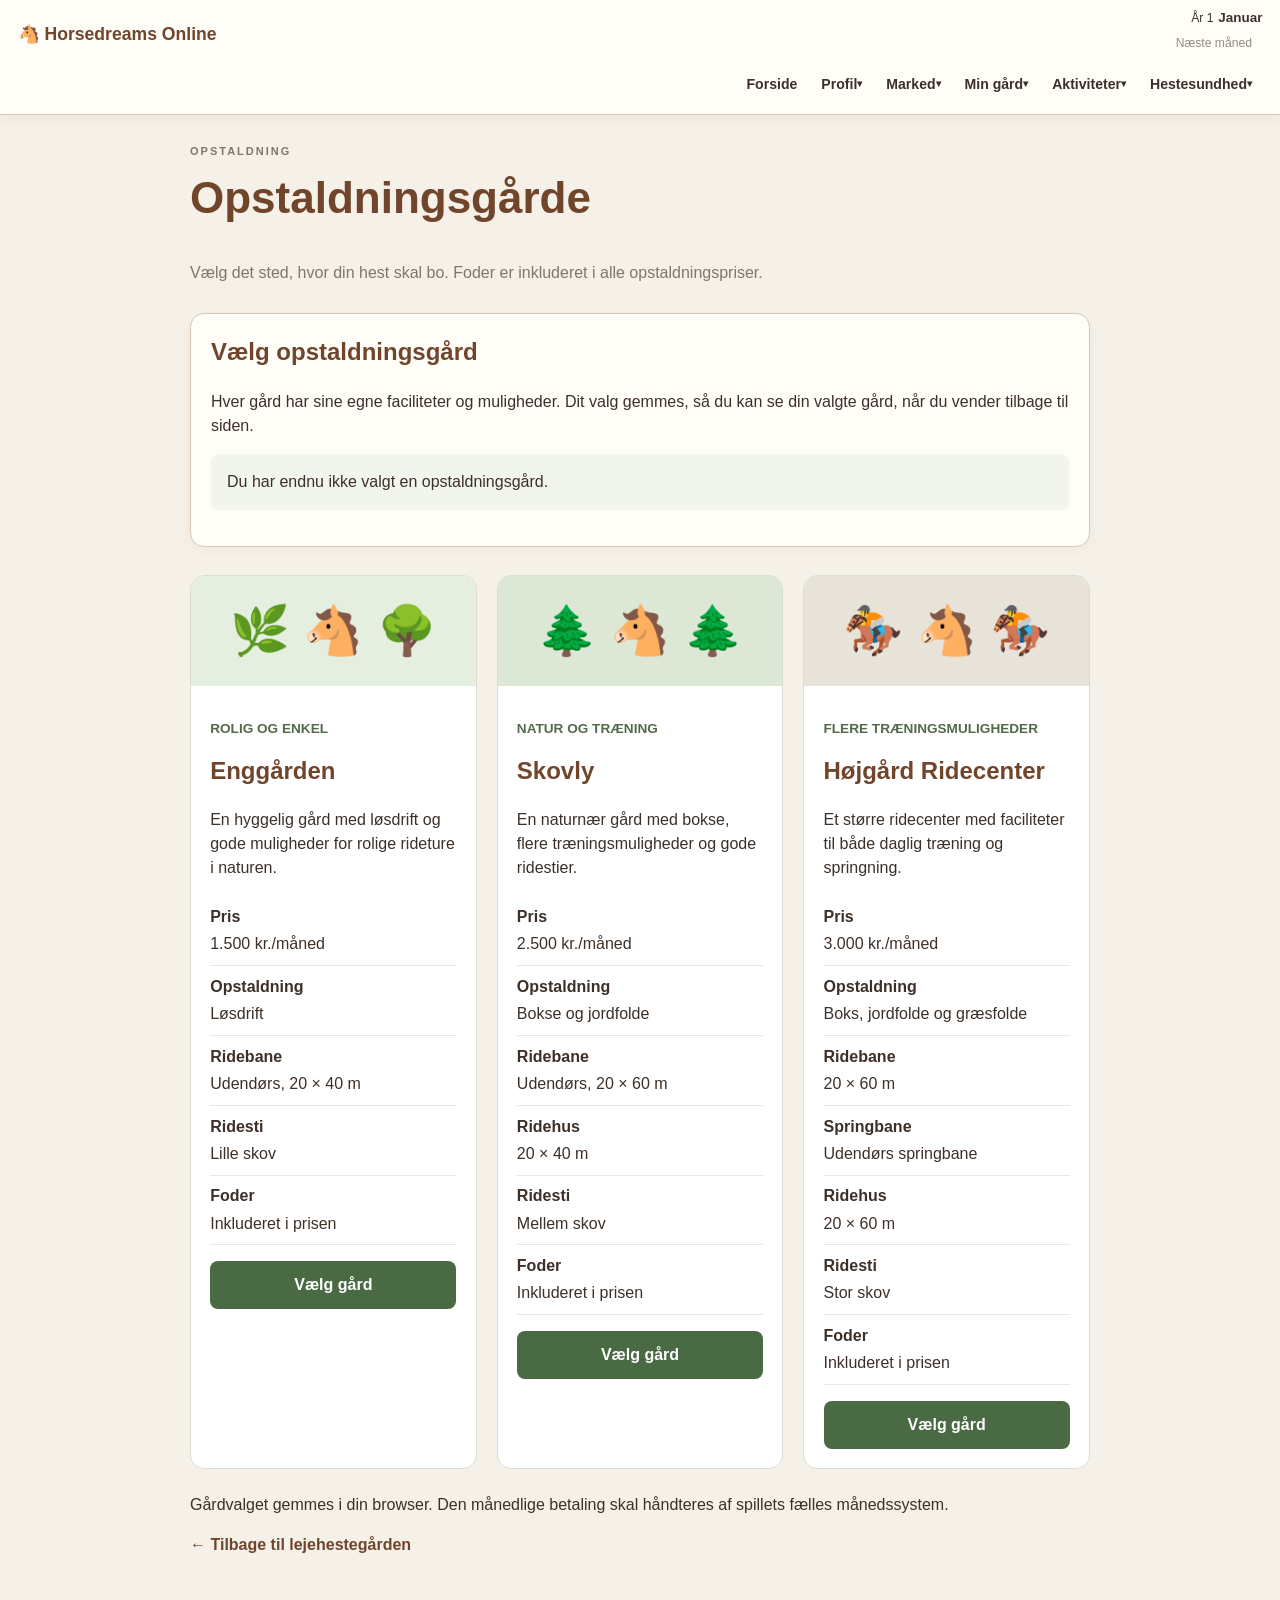
==== commit 3b3ea1d6: "Add files via upload" ====
--- a/boarding.html
+++ b/boarding.html
@@ -4,12 +4,108 @@
 <head>
     <meta charset="UTF-8">
     <meta name="viewport" content="width=device-width, initial-scale=1.0">
-    <title>Opstaldningsgårde – Hestespillet</title>
+    <title>Opstaldningsgårde – Horsedreams Online</title>
     <link rel="stylesheet" href="style.css">
+    <style>
+        .boarding-grid {
+            display: grid;
+            grid-template-columns: repeat(auto-fit, minmax(250px, 1fr));
+            gap: 1.25rem;
+            margin: 1.5rem 0;
+        }
+
+        .boarding-card {
+            overflow: hidden;
+            border: 1px solid #d8dfd2;
+            border-radius: 14px;
+            background: #fff;
+        }
+
+        .boarding-card-content {
+            padding: 1.2rem;
+        }
+
+        .boarding-art {
+            min-height: 110px;
+            display: flex;
+            align-items: center;
+            justify-content: center;
+            font-size: 3rem;
+            background: #e5efdf;
+        }
+
+        .art-forest {
+            background: #dce8d5;
+        }
+
+        .art-arena {
+            background: #e7e3d8;
+        }
+
+        .farm-type {
+            color: #526b48;
+            font-size: 0.85rem;
+            font-weight: 700;
+            text-transform: uppercase;
+        }
+
+        .farm-facts {
+            margin: 1rem 0;
+        }
+
+        .farm-facts div {
+            padding: 0.55rem 0;
+            border-bottom: 1px solid #e7e7e7;
+        }
+
+        .farm-facts dt {
+            font-weight: 700;
+        }
+
+        .farm-facts dd {
+            margin: 0.2rem 0 0;
+        }
+
+        .boarding-card button {
+            width: 100%;
+            padding: 0.75rem 1rem;
+            border: 0;
+            border-radius: 8px;
+            background: #496a42;
+            color: white;
+            font: inherit;
+            font-weight: 700;
+            cursor: pointer;
+        }
+
+        .boarding-card button:hover {
+            background: #365332;
+        }
+
+        .boarding-card button:disabled {
+            opacity: 0.65;
+            cursor: default;
+        }
+
+        .boarding-card.boarding-selected {
+            border: 2px solid #496a42;
+            box-shadow: 0 0 0 2px #dce8d5;
+        }
+
+        .boarding-selected .boarding-card-content {
+            background: #f6faf3;
+        }
+
+        .boarding-status {
+            padding: 1rem;
+            border-radius: 8px;
+            background: #f1f5ed;
+        }
+    </style>
 </head>
 <body>
     <nav class="main-nav" aria-label="Hovedmenu">
-        <a class="nav-brand" href="index.html">🐴 Hestespillet</a>
+        <a class="nav-brand" href="index.html">🐴 Horsedreams Online</a>
 
         <div class="nav-links" aria-label="Spillets sektioner">
             <a class="nav-link" href="index.html">Forside</a>
@@ -77,91 +173,170 @@
     <header class="page-header">
         <p class="eyebrow">OPSTALDNING</p>
         <h1>Opstaldningsgårde</h1>
-        <p class="intro">Find et sted, hvor din lejede hest kan bo.</p>
+        <p class="intro">
+            Vælg det sted, hvor din hest skal bo.
+            Foder er inkluderet i alle opstaldningspriser.
+        </p>
     </header>
 
     <main>
         <section class="panel" aria-labelledby="boardingHeading">
             <h2 id="boardingHeading">Vælg opstaldningsgård</h2>
             <p>
-                Opstaldningsgårdene er adskilt fra lejehestegården.
-                Her vælger du senere, hvor din lejede hest skal stå.
+                Hver gård har sine egne faciliteter og muligheder.
+                Dit valg gemmes, så du kan se din valgte gård,
+                når du vender tilbage til siden.
             </p>
-            <p class="notice" id="boardingStatus" role="status" aria-live="polite">
-                Du har endnu ikke valgt en opstaldningsgård.
-                Der trækkes ikke penge, og dine gemte spildata ændres ikke.
+            <p class="boarding-status notice" id="boardingStatus"
+               role="status" aria-live="polite">
+                Dine opstaldningsgårde indlæses …
             </p>
         </section>
 
         <section class="boarding-grid" aria-label="Opstaldningsgårde">
+
             <article class="boarding-card">
                 <div class="boarding-art art-meadow" role="img"
-                     aria-label="Illustration af en gård med grønne folde">
-                    <span class="art-sun"></span>
-                    <span class="art-barn"></span>
-                    <span class="art-horse">♞</span>
+                     aria-label="Grønne marker ved Enggården">
+                    🌿 🐴 🌳
                 </div>
                 <div class="boarding-card-content">
                     <p class="farm-type">Rolig og enkel</p>
                     <h2>Enggården</h2>
-                    <p>En hyggelig gård med grønne folde og en rolig hverdag.</p>
+                    <p>
+                        En hyggelig gård med løsdrift og gode muligheder
+                        for rolige rideture i naturen.
+                    </p>
                     <dl class="farm-facts">
-                        <div><dt>Opstaldning</dt><dd>1.500 kr./måned</dd></div>
-                        <div><dt>Faciliteter</dt><dd>Folde og ridebane</dd></div>
+                        <div>
+                            <dt>Pris</dt>
+                            <dd>1.500 kr./måned</dd>
+                        </div>
+                        <div>
+                            <dt>Opstaldning</dt>
+                            <dd>Løsdrift</dd>
+                        </div>
+                        <div>
+                            <dt>Ridebane</dt>
+                            <dd>Udendørs, 20 × 40 m</dd>
+                        </div>
+                        <div>
+                            <dt>Ridesti</dt>
+                            <dd>Lille skov</dd>
+                        </div>
+                        <div>
+                            <dt>Foder</dt>
+                            <dd>Inkluderet i prisen</dd>
+                        </div>
                     </dl>
-                    <button type="button" disabled>Vælg gård</button>
+                    <button type="button">Vælg gård</button>
                 </div>
             </article>
 
             <article class="boarding-card">
                 <div class="boarding-art art-forest" role="img"
-                     aria-label="Illustration af en gård tæt på skov">
-                    <span class="art-sun"></span>
-                    <span class="art-barn"></span>
-                    <span class="art-horse">♞</span>
+                     aria-label="Skov og grønne folde ved Skovly">
+                    🌲 🐴 🌲
                 </div>
                 <div class="boarding-card-content">
-                    <p class="farm-type">Natur og ture</p>
+                    <p class="farm-type">Natur og træning</p>
                     <h2>Skovly</h2>
-                    <p>En naturnær gård med gode muligheder for rideture.</p>
+                    <p>
+                        En naturnær gård med bokse, flere træningsmuligheder
+                        og gode ridestier.
+                    </p>
                     <dl class="farm-facts">
-                        <div><dt>Opstaldning</dt><dd>2.200 kr./måned</dd></div>
-                        <div><dt>Faciliteter</dt><dd>Folde og skovstier</dd></div>
+                        <div>
+                            <dt>Pris</dt>
+                            <dd>2.500 kr./måned</dd>
+                        </div>
+                        <div>
+                            <dt>Opstaldning</dt>
+                            <dd>Bokse og jordfolde</dd>
+                        </div>
+                        <div>
+                            <dt>Ridebane</dt>
+                            <dd>Udendørs, 20 × 60 m</dd>
+                        </div>
+                        <div>
+                            <dt>Ridehus</dt>
+                            <dd>20 × 40 m</dd>
+                        </div>
+                        <div>
+                            <dt>Ridesti</dt>
+                            <dd>Mellem skov</dd>
+                        </div>
+                        <div>
+                            <dt>Foder</dt>
+                            <dd>Inkluderet i prisen</dd>
+                        </div>
                     </dl>
-                    <button type="button" disabled>Vælg gård</button>
+                    <button type="button">Vælg gård</button>
                 </div>
             </article>
 
             <article class="boarding-card">
                 <div class="boarding-art art-arena" role="img"
-                     aria-label="Illustration af en større ridegård">
-                    <span class="art-sun"></span>
-                    <span class="art-barn"></span>
-                    <span class="art-horse">♞</span>
+                     aria-label="Ridecenter med træningsfaciliteter">
+                    🏇 🐴 🏇
                 </div>
                 <div class="boarding-card-content">
                     <p class="farm-type">Flere træningsmuligheder</p>
                     <h2>Højgård Ridecenter</h2>
-                    <p>Et større sted med gode rammer for træning og udvikling.</p>
+                    <p>
+                        Et større ridecenter med faciliteter til både
+                        daglig træning og springning.
+                    </p>
                     <dl class="farm-facts">
-                        <div><dt>Opstaldning</dt><dd>3.000 kr./måned</dd></div>
-                        <div><dt>Faciliteter</dt><dd>Folde, ridebane og ridehal</dd></div>
+                        <div>
+                            <dt>Pris</dt>
+                            <dd>3.000 kr./måned</dd>
+                        </div>
+                        <div>
+                            <dt>Opstaldning</dt>
+                            <dd>Boks, jordfolde og græsfolde</dd>
+                        </div>
+                        <div>
+                            <dt>Ridebane</dt>
+                            <dd>20 × 60 m</dd>
+                        </div>
+                        <div>
+                            <dt>Springbane</dt>
+                            <dd>Udendørs springbane</dd>
+                        </div>
+                        <div>
+                            <dt>Ridehus</dt>
+                            <dd>20 × 60 m</dd>
+                        </div>
+                        <div>
+                            <dt>Ridesti</dt>
+                            <dd>Stor skov</dd>
+                        </div>
+                        <div>
+                            <dt>Foder</dt>
+                            <dd>Inkluderet i prisen</dd>
+                        </div>
                     </dl>
-                    <button type="button" disabled>Vælg gård</button>
+                    <button type="button">Vælg gård</button>
                 </div>
             </article>
+
         </section>
 
         <p class="small-note">
-            Valg af gård aktiveres, når lejehest og opstaldning forbindes.
-            Der ændres ikke i dine gemte spildata.
+            Gårdvalget gemmes i din browser. Den månedlige betaling
+            skal håndteres af spillets fælles månedssystem.
         </p>
 
-        <p><a class="back-link" href="stable.html">← Tilbage til lejehestegården</a></p>
+        <p>
+            <a class="back-link" href="stable.html">
+                ← Tilbage til lejehestegården
+            </a>
+        </p>
     </main>
 
     <script src="boarding.js"></script>
     <script src="game-time.js"></script>
-	<script src="navigation.js"></script>
+    <script src="navigation.js"></script>
 </body>
 </html>
--- a/style.css
+++ b/style.css
@@ -1289,3 +1289,14 @@
     display: none;
 }
 
+/* Finjustering: Forside på linje med dropdown-menuerne */
+.main-nav > .nav-links > .nav-link {
+    position: relative;
+    top: 0;
+}
+
+/* Justering af Forside-linket kun på hjemmesiden */
+.home-page .main-nav > .nav-links > .nav-link[href="index.html"] {
+    transform: translateY(-9px);
+    align-self: center;
+}
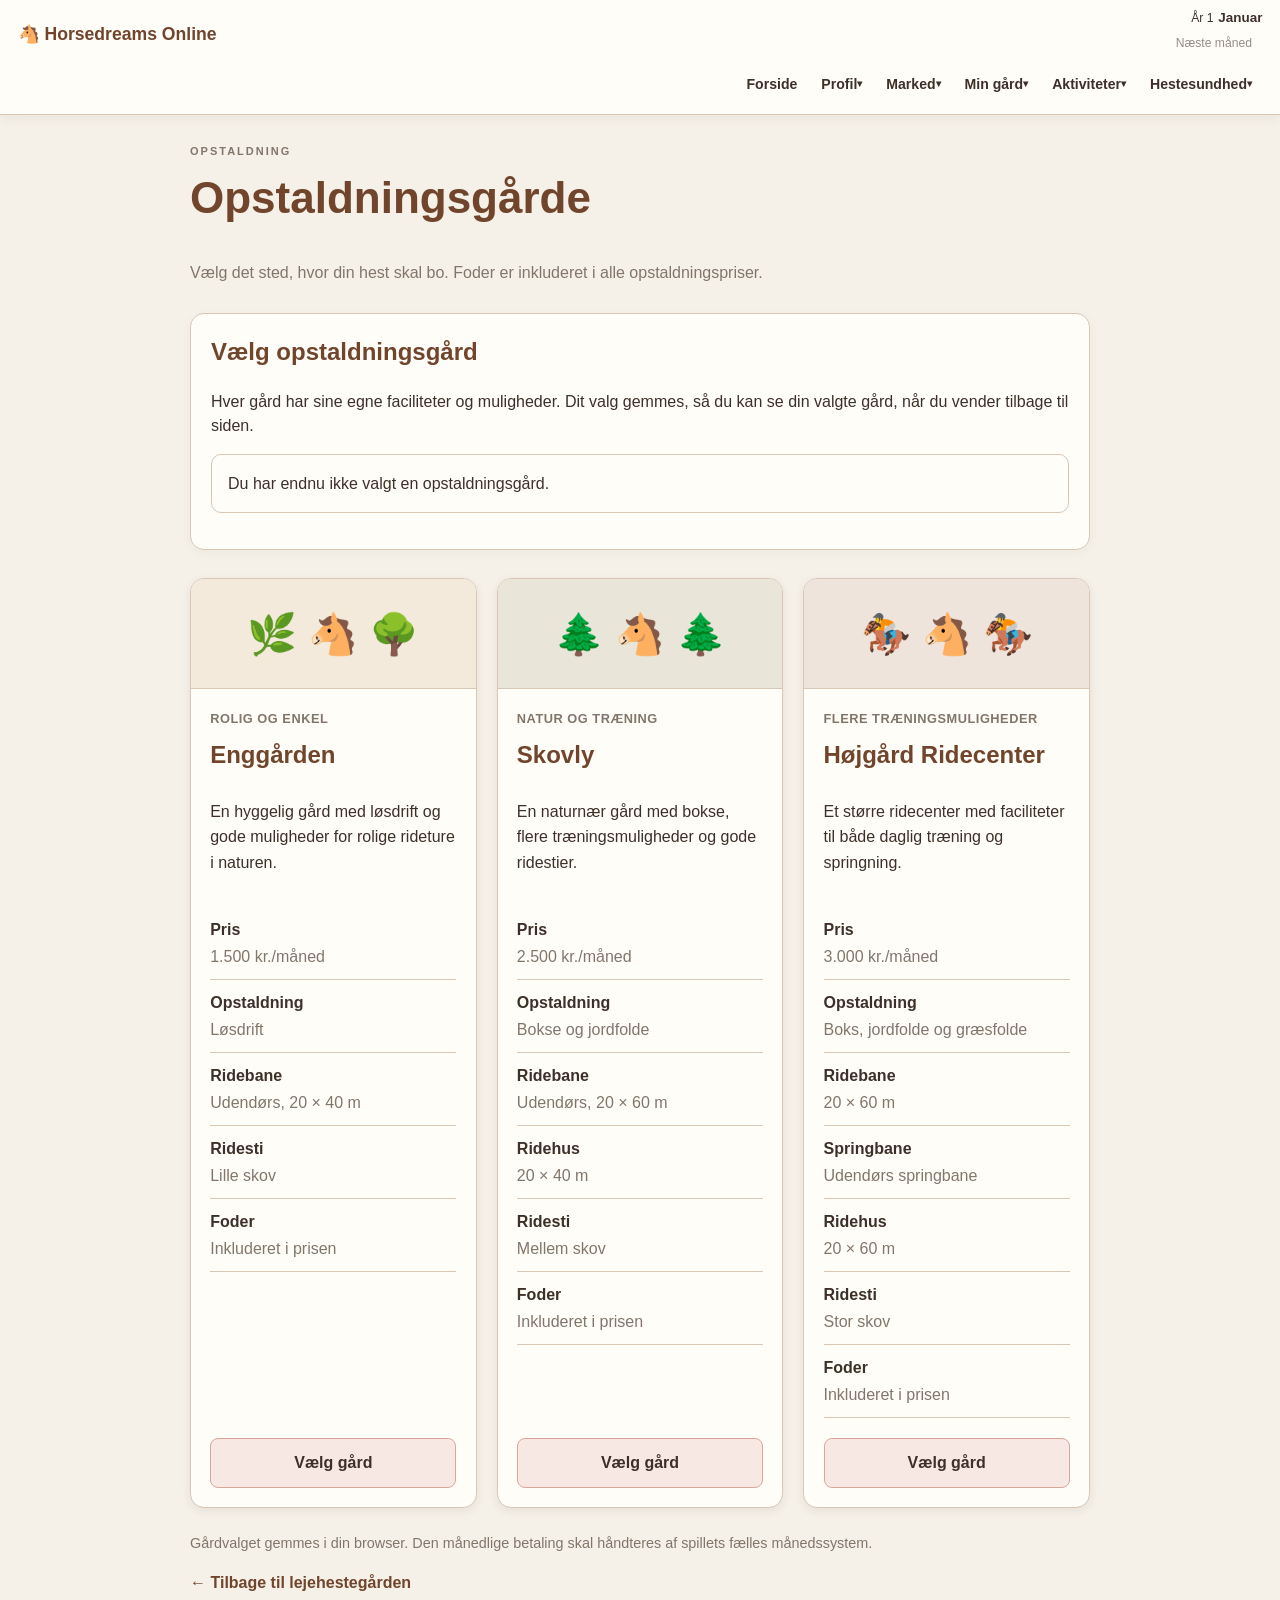
==== commit ffcd8547: "Add files via upload" ====
--- a/boarding.html
+++ b/boarding.html
@@ -6,103 +6,8 @@
     <meta name="viewport" content="width=device-width, initial-scale=1.0">
     <title>Opstaldningsgårde – Horsedreams Online</title>
     <link rel="stylesheet" href="style.css">
-    <style>
-        .boarding-grid {
-            display: grid;
-            grid-template-columns: repeat(auto-fit, minmax(250px, 1fr));
-            gap: 1.25rem;
-            margin: 1.5rem 0;
-        }
-
-        .boarding-card {
-            overflow: hidden;
-            border: 1px solid #d8dfd2;
-            border-radius: 14px;
-            background: #fff;
-        }
-
-        .boarding-card-content {
-            padding: 1.2rem;
-        }
-
-        .boarding-art {
-            min-height: 110px;
-            display: flex;
-            align-items: center;
-            justify-content: center;
-            font-size: 3rem;
-            background: #e5efdf;
-        }
-
-        .art-forest {
-            background: #dce8d5;
-        }
-
-        .art-arena {
-            background: #e7e3d8;
-        }
-
-        .farm-type {
-            color: #526b48;
-            font-size: 0.85rem;
-            font-weight: 700;
-            text-transform: uppercase;
-        }
-
-        .farm-facts {
-            margin: 1rem 0;
-        }
-
-        .farm-facts div {
-            padding: 0.55rem 0;
-            border-bottom: 1px solid #e7e7e7;
-        }
-
-        .farm-facts dt {
-            font-weight: 700;
-        }
-
-        .farm-facts dd {
-            margin: 0.2rem 0 0;
-        }
-
-        .boarding-card button {
-            width: 100%;
-            padding: 0.75rem 1rem;
-            border: 0;
-            border-radius: 8px;
-            background: #496a42;
-            color: white;
-            font: inherit;
-            font-weight: 700;
-            cursor: pointer;
-        }
-
-        .boarding-card button:hover {
-            background: #365332;
-        }
-
-        .boarding-card button:disabled {
-            opacity: 0.65;
-            cursor: default;
-        }
-
-        .boarding-card.boarding-selected {
-            border: 2px solid #496a42;
-            box-shadow: 0 0 0 2px #dce8d5;
-        }
-
-        .boarding-selected .boarding-card-content {
-            background: #f6faf3;
-        }
-
-        .boarding-status {
-            padding: 1rem;
-            border-radius: 8px;
-            background: #f1f5ed;
-        }
-    </style>
 </head>
+
 <body>
     <nav class="main-nav" aria-label="Hovedmenu">
         <a class="nav-brand" href="index.html">🐴 Horsedreams Online</a>
--- a/style.css
+++ b/style.css
@@ -1300,3 +1300,163 @@
     transform: translateY(-9px);
     align-self: center;
 }
+
+/* ========================================
+   OPSTALDNINGSGÅRDE
+   Matcher spillets fælles design
+======================================== */
+
+.boarding-grid {
+    display: grid;
+    grid-template-columns: repeat(auto-fit, minmax(250px, 1fr));
+    gap: 1.25rem;
+    margin: 1.5rem 0;
+    align-items: stretch;
+}
+
+.boarding-card {
+    overflow: hidden;
+    display: flex;
+    flex-direction: column;
+    background: var(--surface, #fffdf8);
+    border: 1px solid var(--border, #d8c7b5);
+    border-radius: 14px;
+    box-shadow: 0 3px 10px rgba(61, 48, 40, 0.08);
+    transition: border-color 0.2s ease, box-shadow 0.2s ease;
+}
+
+.boarding-card-content {
+    display: flex;
+    flex-direction: column;
+    flex: 1;
+    padding: 1.2rem;
+}
+
+.boarding-art {
+    min-height: 110px;
+    display: flex;
+    align-items: center;
+    justify-content: center;
+    gap: 0.5rem;
+    font-size: 2.5rem;
+    background: var(--rose, #f8e8e4);
+    border-bottom: 1px solid var(--border, #d8c7b5);
+}
+
+.boarding-art.art-meadow {
+    background: #f3eadb;
+}
+
+.boarding-art.art-forest {
+    background: #e9e5d9;
+}
+
+.boarding-art.art-arena {
+    background: #eee4dc;
+}
+
+.farm-type {
+    margin: 0 0 0.5rem;
+    color: var(--muted, #82766b);
+    font-size: 0.8rem;
+    font-weight: 700;
+    letter-spacing: 0.04em;
+    text-transform: uppercase;
+}
+
+.boarding-card h2 {
+    margin-top: 0;
+    margin-bottom: 0.6rem;
+    color: var(--brown, #70452c);
+}
+
+.boarding-card p {
+    line-height: 1.6;
+}
+
+.farm-facts {
+    margin: 1rem 0 1.25rem;
+}
+
+.farm-facts div {
+    padding: 0.65rem 0;
+    border-bottom: 1px solid var(--border, #d8c7b5);
+}
+
+.farm-facts dt {
+    color: var(--text, #3d3028);
+    font-weight: 700;
+}
+
+.farm-facts dd {
+    margin: 0.2rem 0 0;
+    color: var(--muted, #82766b);
+    line-height: 1.5;
+}
+
+.boarding-card button {
+    width: 100%;
+    margin-top: auto;
+    padding: 0.75rem 1rem;
+    border: 1px solid var(--rose-border, #d8a69b);
+    border-radius: 8px;
+    background: var(--rose, #f8e8e4);
+    color: var(--text, #3d3028);
+    font: inherit;
+    font-weight: 700;
+    cursor: pointer;
+    transition: background 0.2s ease, border-color 0.2s ease;
+}
+
+.boarding-card button:hover:not(:disabled) {
+    background: #f2d9d3;
+    border-color: var(--rose-border, #d8a69b);
+}
+
+.boarding-card button:focus-visible {
+    outline: 2px solid var(--brown, #70452c);
+    outline-offset: 3px;
+}
+
+.boarding-card button:disabled {
+    opacity: 0.65;
+    cursor: default;
+}
+
+.boarding-card.boarding-selected {
+    border: 2px solid var(--brown, #70452c);
+    box-shadow: 0 0 0 3px rgba(112, 69, 44, 0.10);
+}
+
+.boarding-card.boarding-selected .boarding-card-content {
+    background: #fbf5ed;
+}
+
+.boarding-card.boarding-selected button {
+    background: #e9d6c5;
+    border-color: var(--brown, #70452c);
+}
+
+.boarding-status {
+    padding: 1rem;
+    border: 1px solid var(--border, #d8c7b5);
+    border-radius: 10px;
+    background: var(--surface, #fffdf8);
+    line-height: 1.6;
+}
+
+.small-note {
+    color: var(--muted, #82766b);
+    font-size: 0.9rem;
+    line-height: 1.6;
+}
+
+@media (max-width: 600px) {
+    .boarding-grid {
+        grid-template-columns: 1fr;
+    }
+
+    .boarding-card-content {
+        padding: 1rem;
+    }
+}
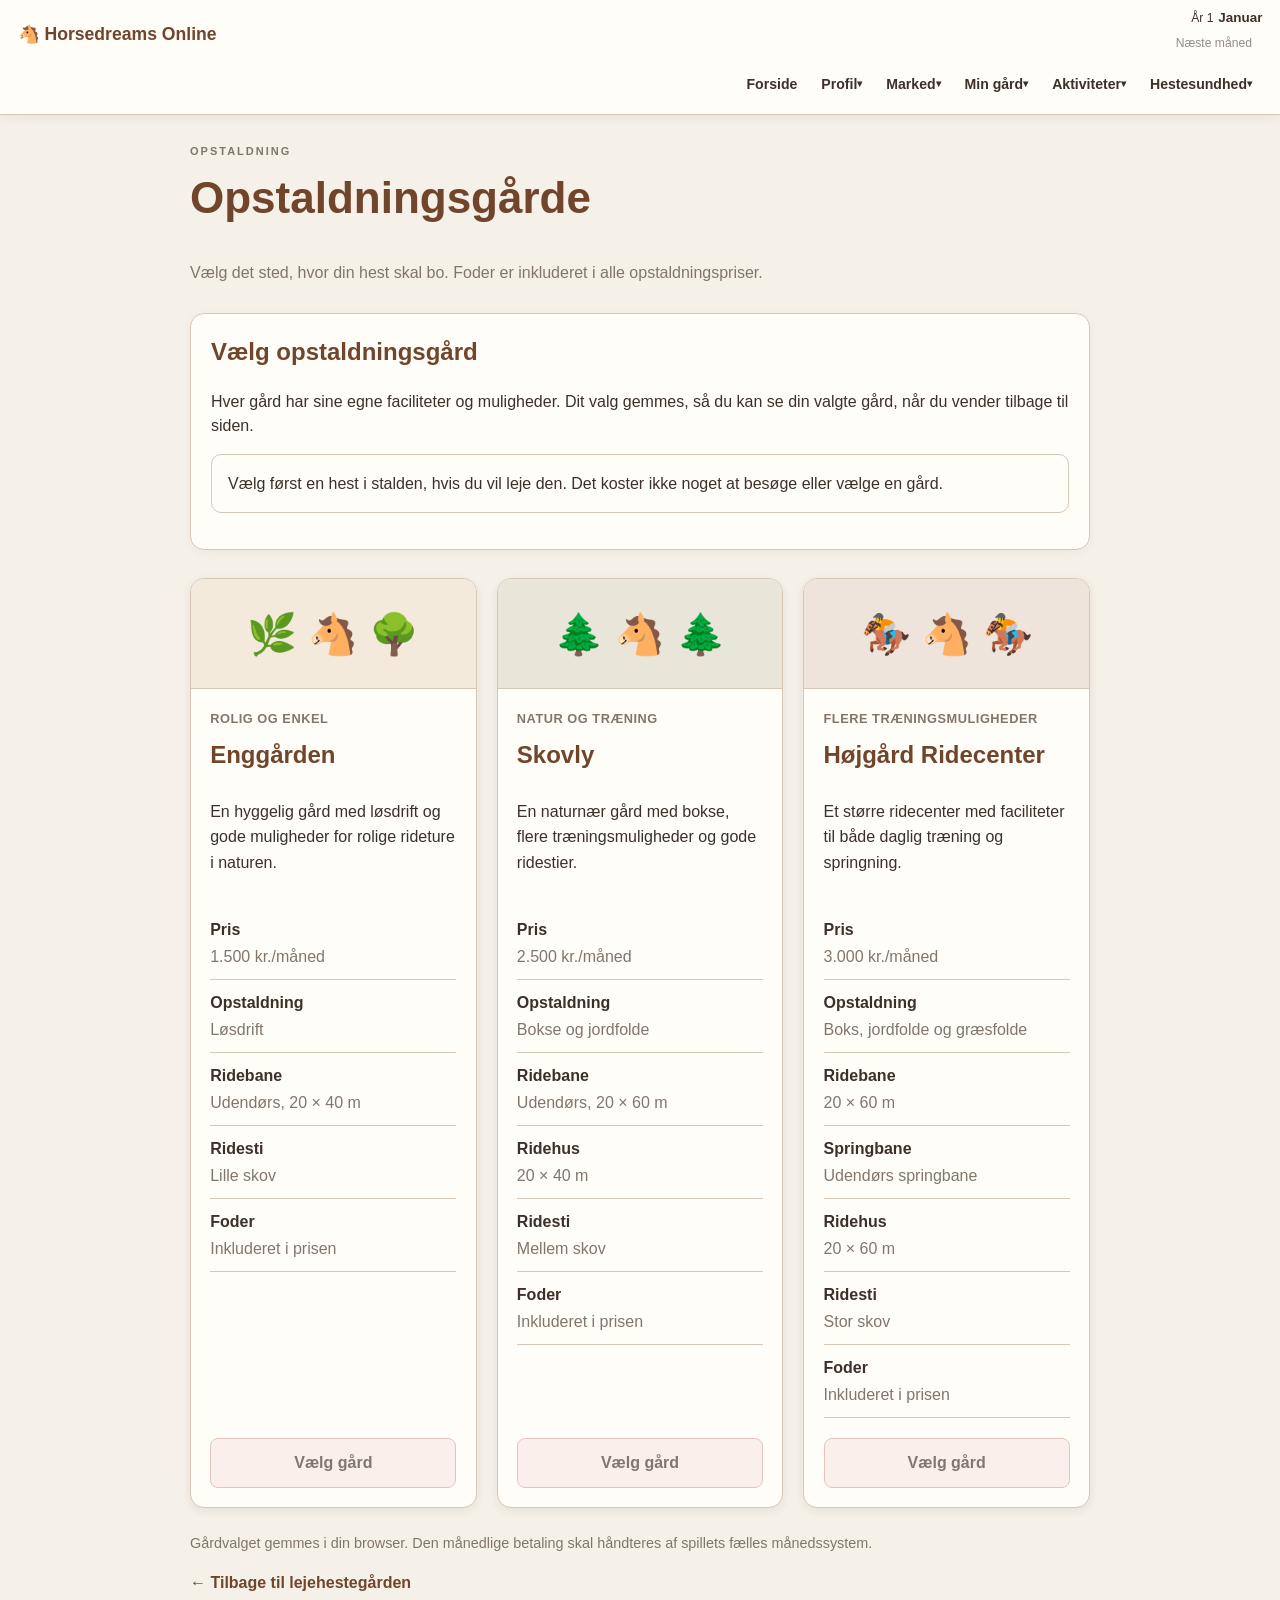
==== commit 13343c0c: "Add files via upload" ====
--- a/boarding.html
+++ b/boarding.html
@@ -240,8 +240,9 @@
         </p>
     </main>
 
-    <script src="boarding.js"></script>
-    <script src="game-time.js"></script>
-    <script src="navigation.js"></script>
+    <script src="stable.js"></script>
+	<script src="boarding.js"></script>
+	<script src="game-time.js"></script>
+	<script src="navigation.js"></script>
 </body>
 </html>
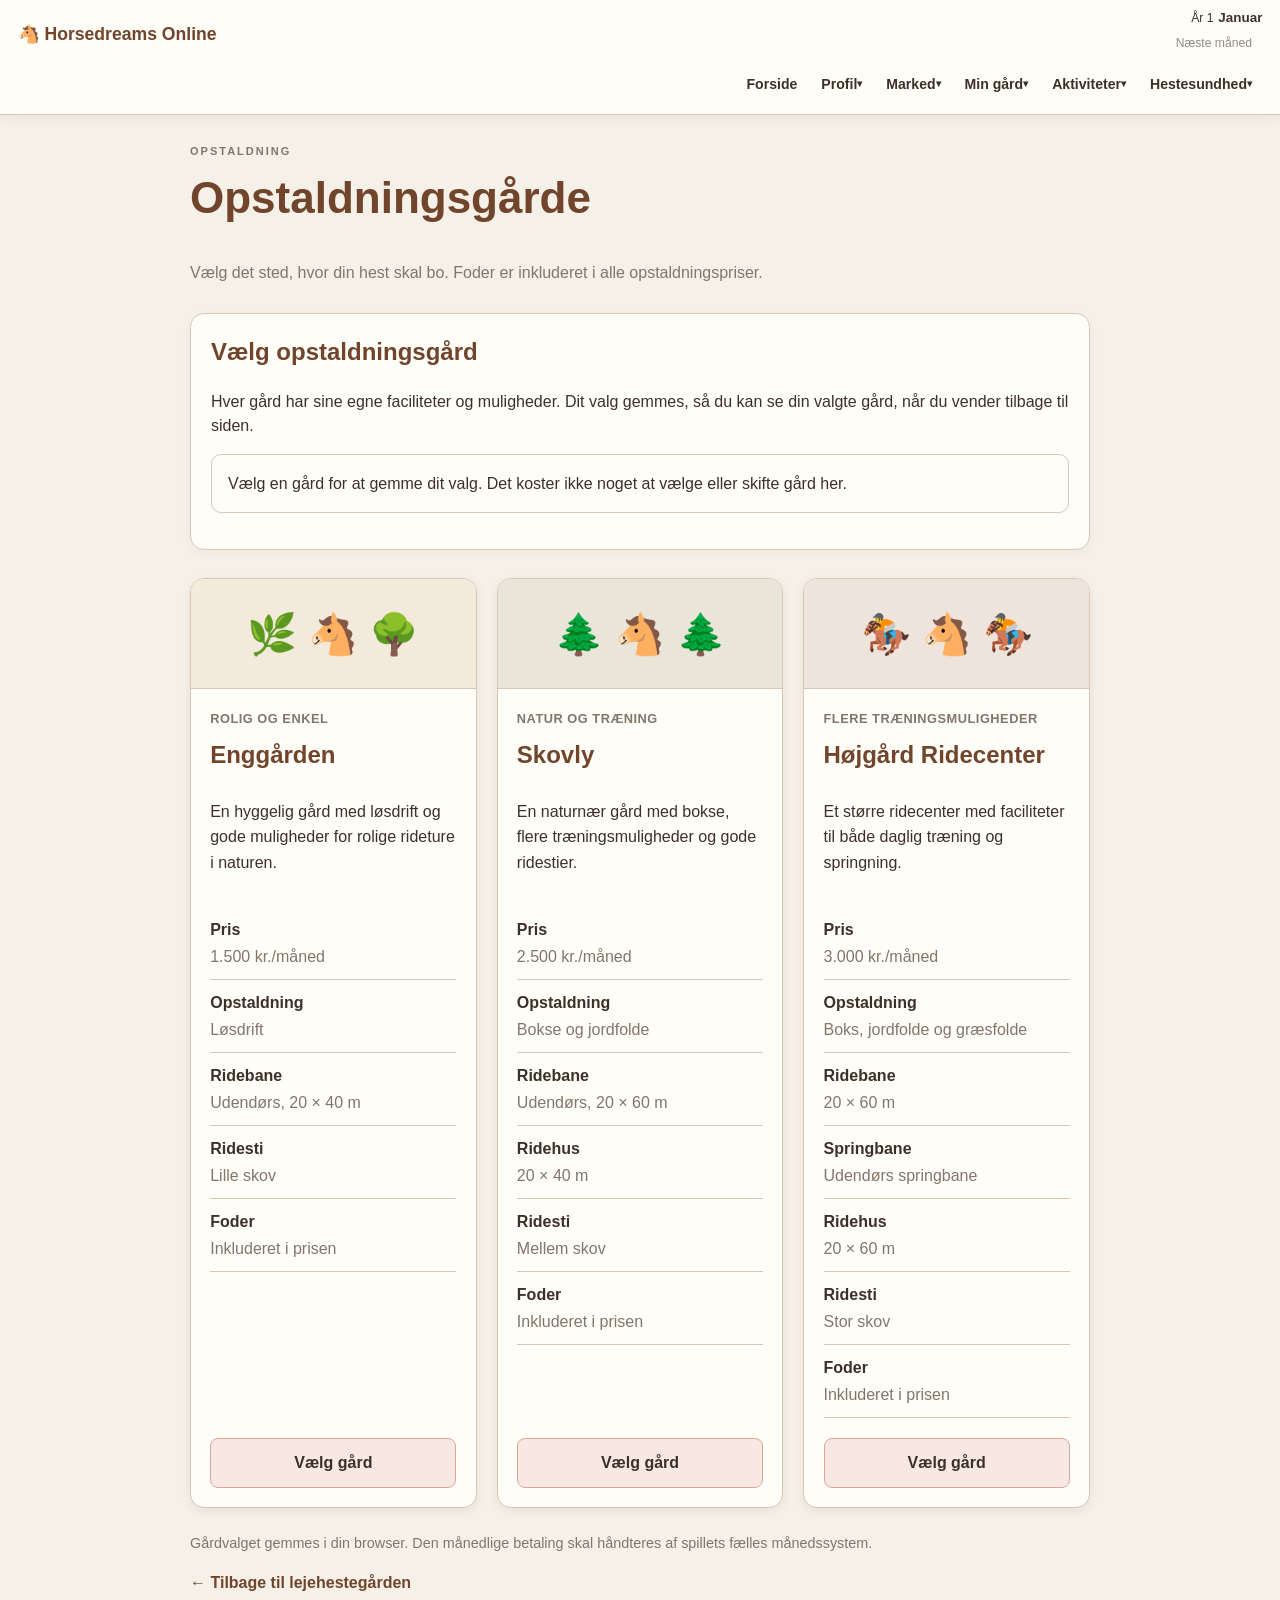
==== commit e4c129b6: "Add files via upload" ====
--- a/boarding.html
+++ b/boarding.html
@@ -1,20 +1,16 @@
-
 <!DOCTYPE html>
 <html lang="da">
 <head>
     <meta charset="UTF-8">
     <meta name="viewport" content="width=device-width, initial-scale=1.0">
     <title>Opstaldningsgårde – Horsedreams Online</title>
-    <link rel="stylesheet" href="style.css">
+    <link rel="stylesheet" href="style.css?v=3">
 </head>
-
 <body>
     <nav class="main-nav" aria-label="Hovedmenu">
         <a class="nav-brand" href="index.html">🐴 Horsedreams Online</a>
-
         <div class="nav-links" aria-label="Spillets sektioner">
             <a class="nav-link" href="index.html">Forside</a>
-
             <details class="nav-dropdown">
                 <summary>Profil</summary>
                 <div class="dropdown-panel">
@@ -22,7 +18,6 @@
                     <a href="economy.html">Økonomi</a>
                 </div>
             </details>
-
             <details class="nav-dropdown">
                 <summary>Marked</summary>
                 <div class="dropdown-panel">
@@ -31,7 +26,6 @@
                     <span class="dropdown-coming">Udstyr (kommer senere)</span>
                 </div>
             </details>
-
             <details class="nav-dropdown">
                 <summary>Min gård</summary>
                 <div class="dropdown-panel">
@@ -40,7 +34,6 @@
                     <span class="dropdown-coming">Faciliteter (kommer senere)</span>
                 </div>
             </details>
-
             <details class="nav-dropdown">
                 <summary>Aktiviteter</summary>
                 <div class="dropdown-panel">
@@ -49,7 +42,6 @@
                     <span class="dropdown-coming">Kåringer (kommer senere)</span>
                 </div>
             </details>
-
             <details class="nav-dropdown">
                 <summary>Hestesundhed</summary>
                 <div class="dropdown-panel">
@@ -59,7 +51,6 @@
                 </div>
             </details>
         </div>
-
         <section class="game-time-bar" aria-label="Spillets tid">
             <div class="game-time-current">
                 <span id="gameYear">År 1</span>
@@ -74,7 +65,6 @@
             </p>
         </section>
     </nav>
-
     <header class="page-header">
         <p class="eyebrow">OPSTALDNING</p>
         <h1>Opstaldningsgårde</h1>
@@ -83,7 +73,6 @@
             Foder er inkluderet i alle opstaldningspriser.
         </p>
     </header>
-
     <main>
         <section class="panel" aria-labelledby="boardingHeading">
             <h2 id="boardingHeading">Vælg opstaldningsgård</h2>
@@ -92,16 +81,17 @@
                 Dit valg gemmes, så du kan se din valgte gård,
                 når du vender tilbage til siden.
             </p>
-            <p class="boarding-status notice" id="boardingStatus"
-               role="status" aria-live="polite">
+            <p class="boarding-status notice"
+               id="boardingStatus"
+               role="status"
+               aria-live="polite">
                 Dine opstaldningsgårde indlæses …
             </p>
         </section>
-
         <section class="boarding-grid" aria-label="Opstaldningsgårde">
-
             <article class="boarding-card">
-                <div class="boarding-art art-meadow" role="img"
+                <div class="boarding-art art-meadow"
+                     role="img"
                      aria-label="Grønne marker ved Enggården">
                     🌿 🐴 🌳
                 </div>
@@ -137,9 +127,9 @@
                     <button type="button">Vælg gård</button>
                 </div>
             </article>
-
             <article class="boarding-card">
-                <div class="boarding-art art-forest" role="img"
+                <div class="boarding-art art-forest"
+                     role="img"
                      aria-label="Skov og grønne folde ved Skovly">
                     🌲 🐴 🌲
                 </div>
@@ -179,9 +169,9 @@
                     <button type="button">Vælg gård</button>
                 </div>
             </article>
-
             <article class="boarding-card">
-                <div class="boarding-art art-arena" role="img"
+                <div class="boarding-art art-arena"
+                     role="img"
                      aria-label="Ridecenter med træningsfaciliteter">
                     🏇 🐴 🏇
                 </div>
@@ -225,24 +215,20 @@
                     <button type="button">Vælg gård</button>
                 </div>
             </article>
-
         </section>
-
         <p class="small-note">
             Gårdvalget gemmes i din browser. Den månedlige betaling
             skal håndteres af spillets fælles månedssystem.
         </p>
-
         <p>
             <a class="back-link" href="stable.html">
                 ← Tilbage til lejehestegården
             </a>
         </p>
     </main>
-
-    <script src="stable.js"></script>
-	<script src="boarding.js"></script>
-	<script src="game-time.js"></script>
-	<script src="navigation.js"></script>
+    <script src="stable.js?v=3"></script>
+    <script src="boarding.js?v=3"></script>
+    <script src="game-time.js?v=3"></script>
+    <script src="navigation.js?v=3"></script>
 </body>
-</html>
+</html>
